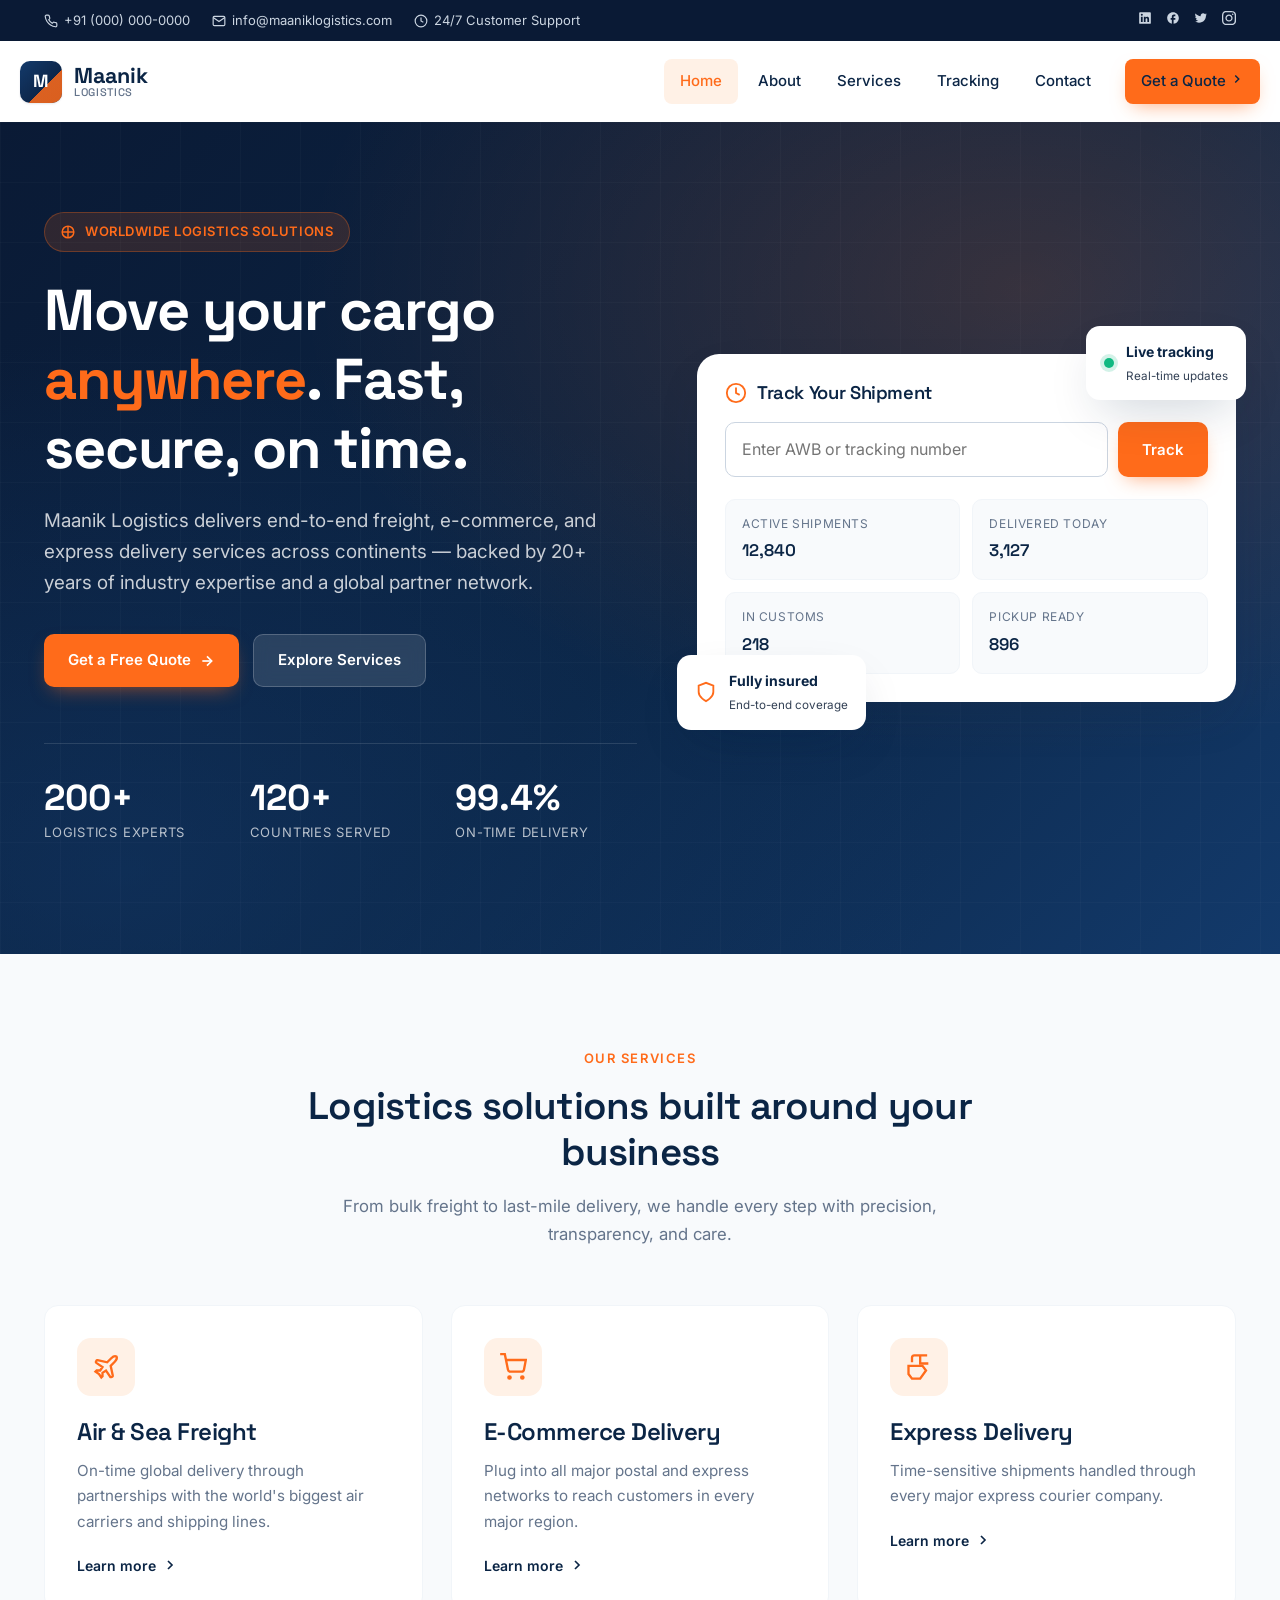
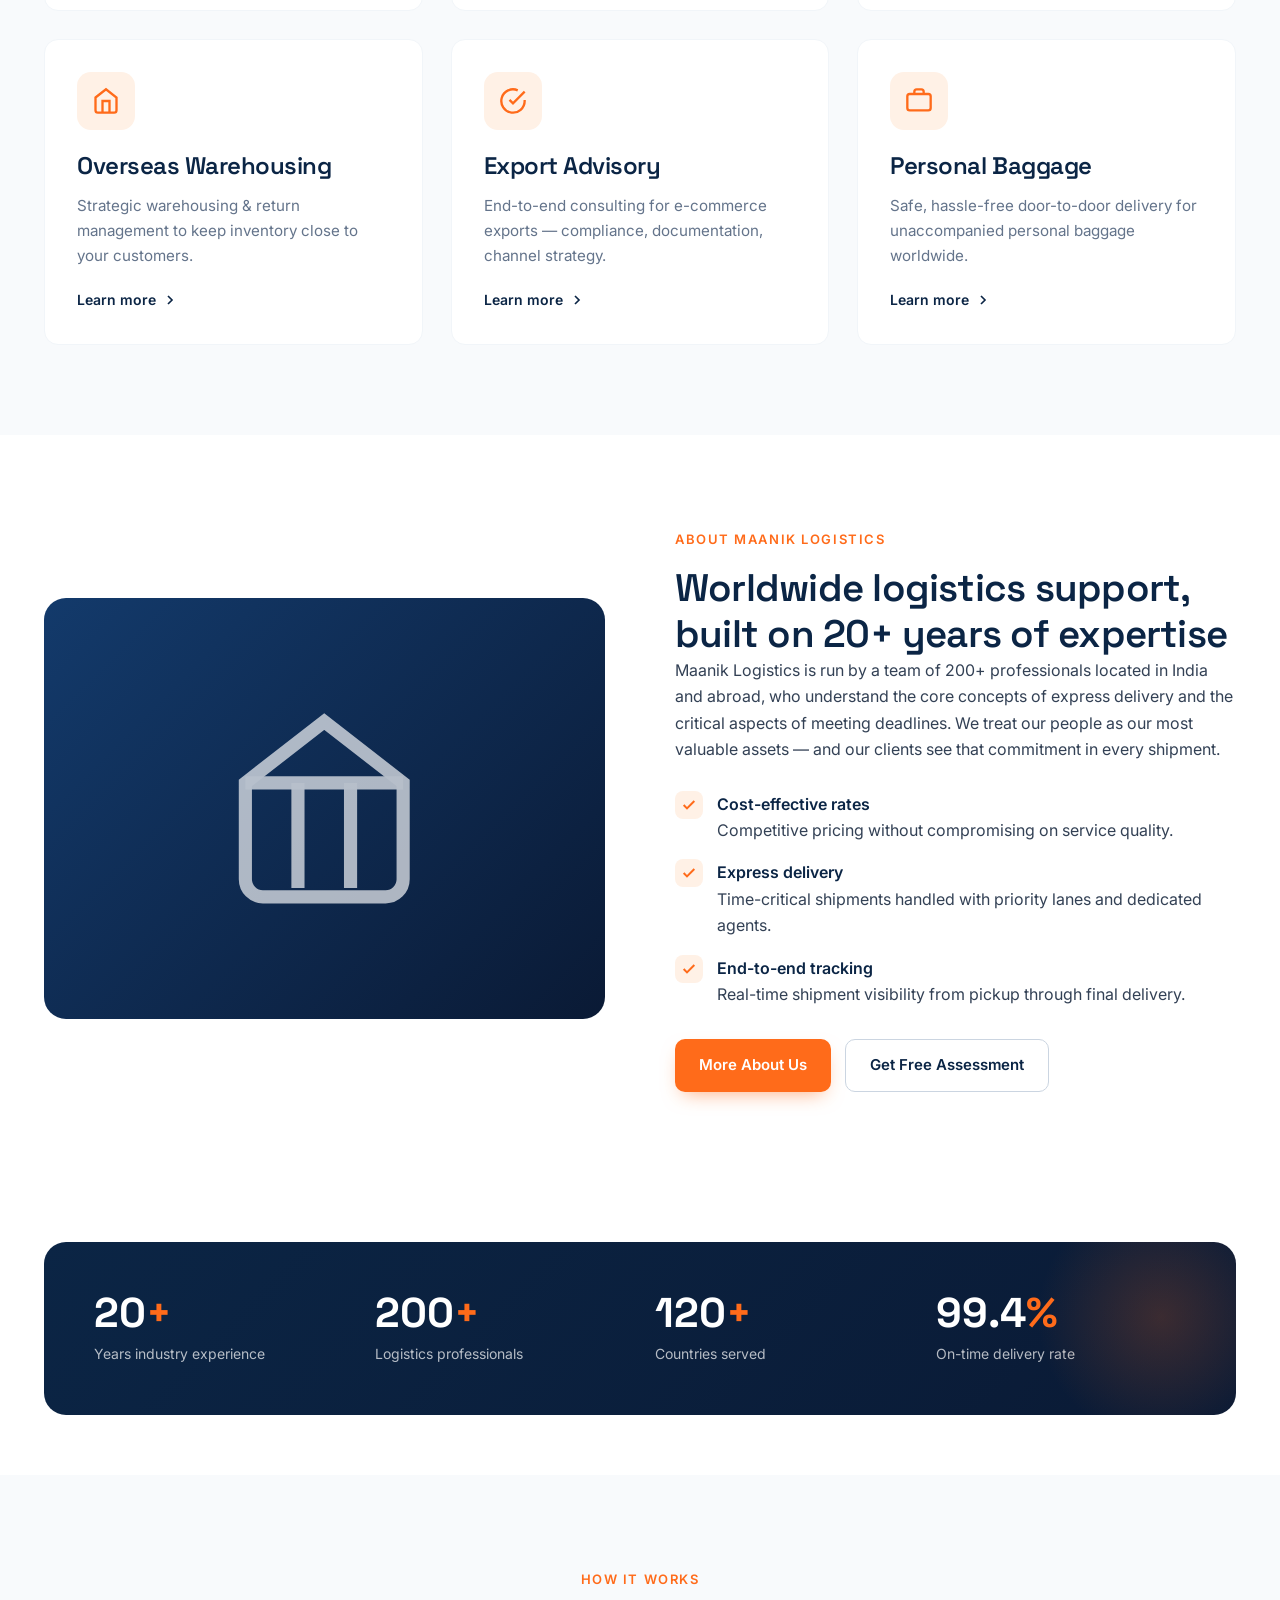
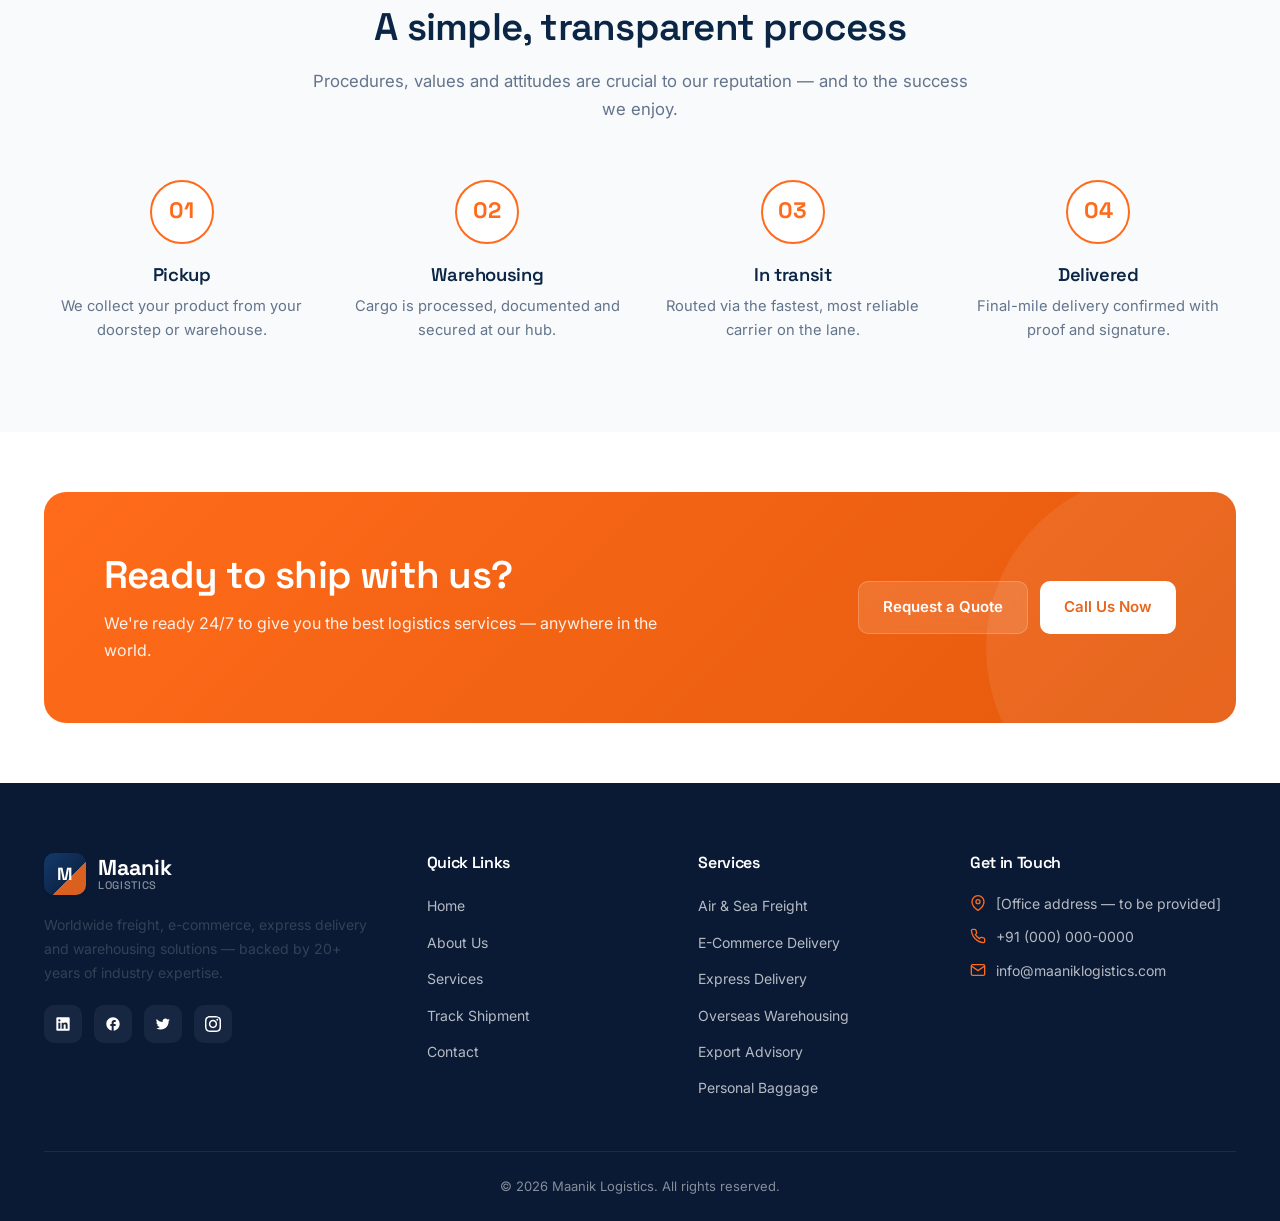
==== index.html @ 8a9b0367 "Initial commit: Maanik Logistics website (Home, About, Services, Tracking, Contact)" ====
<!DOCTYPE html>
<html lang="en">
<head>
  <meta charset="UTF-8" />
  <meta name="viewport" content="width=device-width, initial-scale=1.0" />
  <title>Maanik Logistics — Worldwide Freight, Express & E-Commerce Delivery</title>
  <meta name="description" content="Maanik Logistics offers worldwide air & sea freight, e-commerce delivery, overseas warehousing, express delivery, and personal baggage services. Fast, secure, end-to-end logistics." />
  <link rel="preconnect" href="https://fonts.googleapis.com" />
  <link rel="preconnect" href="https://fonts.gstatic.com" crossorigin />
  <link href="https://fonts.googleapis.com/css2?family=Inter:wght@400;500;600;700&family=Space+Grotesk:wght@500;600;700&display=swap" rel="stylesheet" />
  <link rel="stylesheet" href="styles.css" />
</head>
<body>

  <!-- Top bar -->
  <div class="topbar">
    <div class="container">
      <div class="topbar-info">
        <a href="tel:+910000000000"><svg viewBox="0 0 24 24" fill="none" stroke="currentColor" stroke-width="2"><path d="M22 16.92v3a2 2 0 0 1-2.18 2 19.79 19.79 0 0 1-8.63-3.07 19.5 19.5 0 0 1-6-6 19.79 19.79 0 0 1-3.07-8.67A2 2 0 0 1 4.11 2h3a2 2 0 0 1 2 1.72c.13.96.37 1.9.72 2.81a2 2 0 0 1-.45 2.11L8.09 9.91a16 16 0 0 0 6 6l1.27-1.27a2 2 0 0 1 2.11-.45c.91.35 1.85.59 2.81.72A2 2 0 0 1 22 16.92z"/></svg> +91 (000) 000-0000</a>
        <a href="mailto:info@maaniklogistics.com"><svg viewBox="0 0 24 24" fill="none" stroke="currentColor" stroke-width="2"><path d="M4 4h16c1.1 0 2 .9 2 2v12c0 1.1-.9 2-2 2H4c-1.1 0-2-.9-2-2V6c0-1.1.9-2 2-2z"/><path d="m22 6-10 7L2 6"/></svg> info@maaniklogistics.com</a>
        <span><svg viewBox="0 0 24 24" fill="none" stroke="currentColor" stroke-width="2"><circle cx="12" cy="12" r="10"/><polyline points="12 6 12 12 16 14"/></svg> 24/7 Customer Support</span>
      </div>
      <div class="topbar-social">
        <a href="#" aria-label="LinkedIn"><svg width="14" height="14" viewBox="0 0 24 24" fill="currentColor"><path d="M20.5 2h-17A1.5 1.5 0 0 0 2 3.5v17A1.5 1.5 0 0 0 3.5 22h17a1.5 1.5 0 0 0 1.5-1.5v-17A1.5 1.5 0 0 0 20.5 2zM8 19H5v-9h3zM6.5 8.25A1.75 1.75 0 1 1 8.3 6.5a1.78 1.78 0 0 1-1.8 1.75zM19 19h-3v-4.74c0-1.42-.6-1.93-1.38-1.93A1.74 1.74 0 0 0 13 14.19a.66.66 0 0 0 0 .14V19h-3v-9h2.9v1.3a3.11 3.11 0 0 1 2.7-1.4c1.55 0 3.36.86 3.36 3.66z"/></svg></a>
        <a href="#" aria-label="Facebook"><svg width="14" height="14" viewBox="0 0 24 24" fill="currentColor"><path d="M22 12c0-5.52-4.48-10-10-10S2 6.48 2 12c0 4.84 3.44 8.87 8 9.8V15H8v-3h2V9.5C10 7.57 11.57 6 13.5 6H16v3h-2c-.55 0-1 .45-1 1v2h3v3h-3v6.95c5.05-.5 9-4.76 9-9.95z"/></svg></a>
        <a href="#" aria-label="Twitter"><svg width="14" height="14" viewBox="0 0 24 24" fill="currentColor"><path d="M22 5.8c-.7.3-1.5.5-2.4.6.9-.5 1.5-1.3 1.8-2.3-.8.5-1.7.8-2.7 1-.8-.8-1.9-1.4-3.1-1.4-2.3 0-4.2 1.9-4.2 4.2 0 .3 0 .7.1 1C8 8.8 4.7 7 2.5 4.4 2.2 5 2 5.7 2 6.4c0 1.5.7 2.7 1.9 3.5-.7 0-1.3-.2-1.9-.5 0 2 1.4 3.7 3.3 4.1-.3.1-.7.1-1.1.1-.3 0-.5 0-.8-.1.5 1.6 2.1 2.9 4 2.9-1.5 1.1-3.3 1.8-5.3 1.8H2c1.9 1.2 4.1 1.9 6.5 1.9 7.8 0 12-6.4 12-12v-.5c.8-.6 1.5-1.3 2-2.2z"/></svg></a>
        <a href="#" aria-label="Instagram"><svg width="14" height="14" viewBox="0 0 24 24" fill="currentColor"><path d="M12 2.2c3.2 0 3.6 0 4.8.1 1.2.1 1.8.2 2.2.4.6.2 1 .5 1.4.9.4.4.7.9.9 1.4.2.4.4 1.1.4 2.2.1 1.3.1 1.6.1 4.8s0 3.6-.1 4.8c-.1 1.2-.2 1.8-.4 2.2-.2.6-.5 1-.9 1.4-.4.4-.9.7-1.4.9-.4.2-1.1.4-2.2.4-1.3.1-1.6.1-4.8.1s-3.6 0-4.8-.1c-1.2-.1-1.8-.2-2.2-.4-.6-.2-1-.5-1.4-.9-.4-.4-.7-.9-.9-1.4-.2-.4-.4-1.1-.4-2.2-.1-1.3-.1-1.6-.1-4.8s0-3.6.1-4.8c.1-1.2.2-1.8.4-2.2.2-.6.5-1 .9-1.4.4-.4.9-.7 1.4-.9.4-.2 1.1-.4 2.2-.4 1.2-.1 1.6-.1 4.8-.1M12 0C8.7 0 8.3 0 7.1.1 5.8.1 5 .3 4.2.6c-.8.3-1.5.8-2.2 1.4S.9 3.4.6 4.2C.3 5 .1 5.8.1 7 0 8.3 0 8.7 0 12s0 3.7.1 4.9c.1 1.3.3 2.1.6 2.9.3.8.8 1.5 1.4 2.2.7.7 1.4 1.1 2.2 1.4.8.3 1.7.5 2.9.6 1.3.1 1.7.1 4.9.1s3.7 0 4.9-.1c1.3-.1 2.1-.3 2.9-.6.8-.3 1.5-.8 2.2-1.4.7-.7 1.1-1.4 1.4-2.2.3-.8.5-1.7.6-2.9.1-1.3.1-1.7.1-4.9s0-3.7-.1-4.9c-.1-1.3-.3-2.1-.6-2.9-.3-.8-.8-1.5-1.4-2.2C20.6 1.4 19.9.9 19.1.6c-.8-.3-1.7-.5-2.9-.6C15 0 14.6 0 11.3 0H12zm0 5.8c-3.4 0-6.2 2.8-6.2 6.2s2.8 6.2 6.2 6.2 6.2-2.8 6.2-6.2-2.8-6.2-6.2-6.2zm0 10.2c-2.2 0-4-1.8-4-4s1.8-4 4-4 4 1.8 4 4-1.8 4-4 4zm6.4-11.8c-.8 0-1.4.6-1.4 1.4 0 .8.6 1.4 1.4 1.4.8 0 1.4-.6 1.4-1.4.1-.8-.6-1.4-1.4-1.4z"/></svg></a>
      </div>
    </div>
  </div>

  <!-- Header -->
  <header class="header">
    <div class="container nav">
      <a href="index.html" class="brand">
        <div class="brand-mark"><span>M</span></div>
        <div class="brand-name">Maanik<small>Logistics</small></div>
      </a>
      <ul class="nav-links">
        <li><a href="index.html">Home</a></li>
        <li><a href="about.html">About</a></li>
        <li><a href="services.html">Services</a></li>
        <li><a href="tracking.html">Tracking</a></li>
        <li><a href="contact.html">Contact</a></li>
        <li><a href="contact.html" class="btn btn-primary nav-cta">Get a Quote
          <svg width="14" height="14" viewBox="0 0 24 24" fill="none" stroke="currentColor" stroke-width="2.5"><polyline points="9 18 15 12 9 6"/></svg>
        </a></li>
      </ul>
      <button class="menu-toggle" aria-label="Open menu">
        <svg viewBox="0 0 24 24" fill="none" stroke="currentColor" stroke-width="2"><line x1="3" y1="6" x2="21" y2="6"/><line x1="3" y1="12" x2="21" y2="12"/><line x1="3" y1="18" x2="21" y2="18"/></svg>
      </button>
    </div>
  </header>

  <!-- Hero -->
  <section class="hero">
    <div class="container">
      <div class="hero-grid">
        <div>
          <div class="hero-eyebrow">
            <svg width="14" height="14" viewBox="0 0 24 24" fill="none" stroke="currentColor" stroke-width="2.5"><circle cx="12" cy="12" r="10"/><line x1="12" y1="2" x2="12" y2="22"/><path d="M2 12h20"/></svg>
            Worldwide Logistics Solutions
          </div>
          <h1>Move your cargo <span>anywhere</span>. Fast, secure, on time.</h1>
          <p class="lead">Maanik Logistics delivers end-to-end freight, e-commerce, and express delivery services across continents — backed by 20+ years of industry expertise and a global partner network.</p>
          <div class="hero-cta">
            <a href="contact.html" class="btn btn-primary">Get a Free Quote
              <svg width="16" height="16" viewBox="0 0 24 24" fill="none" stroke="currentColor" stroke-width="2.5"><path d="M5 12h14"/><polyline points="12 5 19 12 12 19"/></svg>
            </a>
            <a href="services.html" class="btn btn-light">Explore Services</a>
          </div>
          <div class="hero-stats">
            <div><div class="hero-stat-value">200+</div><div class="hero-stat-label">Logistics Experts</div></div>
            <div><div class="hero-stat-value">120+</div><div class="hero-stat-label">Countries Served</div></div>
            <div><div class="hero-stat-value">99.4%</div><div class="hero-stat-label">On-Time Delivery</div></div>
          </div>
        </div>

        <div class="hero-visual">
          <div class="hero-card">
            <h4>
              <svg viewBox="0 0 24 24" fill="none" stroke="currentColor" stroke-width="2"><circle cx="12" cy="12" r="10"/><polyline points="12 6 12 12 16 14"/></svg>
              Track Your Shipment
            </h4>
            <form class="track-form">
              <input type="text" placeholder="Enter AWB or tracking number" aria-label="Tracking number" />
              <button type="submit" class="btn btn-primary">Track</button>
            </form>
            <div class="hero-card-mini">
              <div class="mini-stat"><div class="label">Active shipments</div><div class="value">12,840</div></div>
              <div class="mini-stat"><div class="label">Delivered today</div><div class="value">3,127</div></div>
              <div class="mini-stat"><div class="label">In customs</div><div class="value">218</div></div>
              <div class="mini-stat"><div class="label">Pickup ready</div><div class="value">896</div></div>
            </div>
          </div>
          <div class="hero-floating top">
            <div class="dot"></div>
            <div><strong>Live tracking</strong><br /><small>Real-time updates</small></div>
          </div>
          <div class="hero-floating bottom">
            <svg width="22" height="22" viewBox="0 0 24 24" fill="none" stroke="#FF6B1A" stroke-width="2"><path d="M12 22s8-4 8-10V5l-8-3-8 3v7c0 6 8 10 8 10z"/></svg>
            <div><strong>Fully insured</strong><br /><small>End-to-end coverage</small></div>
          </div>
        </div>
      </div>
    </div>
  </section>

  <!-- Services -->
  <section class="section section-light" id="services">
    <div class="container">
      <div class="section-head-center reveal">
        <span class="section-eyebrow">Our Services</span>
        <h2 class="section-title">Logistics solutions built around your business</h2>
        <p class="section-subtitle">From bulk freight to last-mile delivery, we handle every step with precision, transparency, and care.</p>
      </div>

      <div class="services-grid">
        <div class="service-card reveal">
          <div class="service-icon">
            <svg viewBox="0 0 24 24" fill="none" stroke="currentColor" stroke-width="2"><path d="M17.8 19.2 16 11l3.5-3.5C21 6 21.5 4 21 3c-1-.5-3 0-4.5 1.5L13 8 4.8 6.2c-.5-.1-.9.1-1.1.5l-.3.5c-.2.5-.1 1 .3 1.3L9 12l-2 3H4l-1 1 3 2 2 3 1-1v-3l3-2 3.5 5.3c.3.4.8.5 1.3.3l.5-.2c.4-.3.6-.7.5-1.2z"/></svg>
          </div>
          <h3>Air &amp; Sea Freight</h3>
          <p>On-time global delivery through partnerships with the world's biggest air carriers and shipping lines.</p>
          <a href="services.html#air-sea" class="service-link">Learn more <svg viewBox="0 0 24 24" fill="none" stroke="currentColor" stroke-width="2.5"><polyline points="9 18 15 12 9 6"/></svg></a>
        </div>

        <div class="service-card reveal">
          <div class="service-icon">
            <svg viewBox="0 0 24 24" fill="none" stroke="currentColor" stroke-width="2"><circle cx="9" cy="21" r="1"/><circle cx="20" cy="21" r="1"/><path d="M1 1h4l2.7 13.4a2 2 0 0 0 2 1.6h9.7a2 2 0 0 0 2-1.6L23 6H6"/></svg>
          </div>
          <h3>E-Commerce Delivery</h3>
          <p>Plug into all major postal and express networks to reach customers in every major region.</p>
          <a href="services.html#ecommerce" class="service-link">Learn more <svg viewBox="0 0 24 24" fill="none" stroke="currentColor" stroke-width="2.5"><polyline points="9 18 15 12 9 6"/></svg></a>
        </div>

        <div class="service-card reveal">
          <div class="service-icon">
            <svg viewBox="0 0 24 24" fill="none" stroke="currentColor" stroke-width="2"><polyline points="13 2 13 9 20 9"/><path d="M19 2H8a2 2 0 0 0-2 2v4"/><path d="M3 11h12l3 4-5 7H6l-3-4z"/></svg>
          </div>
          <h3>Express Delivery</h3>
          <p>Time-sensitive shipments handled through every major express courier company.</p>
          <a href="services.html#express" class="service-link">Learn more <svg viewBox="0 0 24 24" fill="none" stroke="currentColor" stroke-width="2.5"><polyline points="9 18 15 12 9 6"/></svg></a>
        </div>

        <div class="service-card reveal">
          <div class="service-icon">
            <svg viewBox="0 0 24 24" fill="none" stroke="currentColor" stroke-width="2"><path d="M3 9l9-7 9 7v11a2 2 0 0 1-2 2H5a2 2 0 0 1-2-2z"/><polyline points="9 22 9 12 15 12 15 22"/></svg>
          </div>
          <h3>Overseas Warehousing</h3>
          <p>Strategic warehousing &amp; return management to keep inventory close to your customers.</p>
          <a href="services.html#warehouse" class="service-link">Learn more <svg viewBox="0 0 24 24" fill="none" stroke="currentColor" stroke-width="2.5"><polyline points="9 18 15 12 9 6"/></svg></a>
        </div>

        <div class="service-card reveal">
          <div class="service-icon">
            <svg viewBox="0 0 24 24" fill="none" stroke="currentColor" stroke-width="2"><path d="M22 11.08V12a10 10 0 1 1-5.93-9.14"/><polyline points="22 4 12 14.01 9 11.01"/></svg>
          </div>
          <h3>Export Advisory</h3>
          <p>End-to-end consulting for e-commerce exports — compliance, documentation, channel strategy.</p>
          <a href="services.html#advisory" class="service-link">Learn more <svg viewBox="0 0 24 24" fill="none" stroke="currentColor" stroke-width="2.5"><polyline points="9 18 15 12 9 6"/></svg></a>
        </div>

        <div class="service-card reveal">
          <div class="service-icon">
            <svg viewBox="0 0 24 24" fill="none" stroke="currentColor" stroke-width="2"><rect x="2" y="6" width="20" height="14" rx="2"/><path d="M8 6V4a2 2 0 0 1 2-2h4a2 2 0 0 1 2 2v2"/></svg>
          </div>
          <h3>Personal Baggage</h3>
          <p>Safe, hassle-free door-to-door delivery for unaccompanied personal baggage worldwide.</p>
          <a href="services.html#baggage" class="service-link">Learn more <svg viewBox="0 0 24 24" fill="none" stroke="currentColor" stroke-width="2.5"><polyline points="9 18 15 12 9 6"/></svg></a>
        </div>
      </div>
    </div>
  </section>

  <!-- About preview -->
  <section class="section">
    <div class="container">
      <div class="feature-row">
        <div class="feature-image">
          <svg viewBox="0 0 24 24" fill="none" stroke="currentColor" stroke-width="1.5"><path d="M3 9l9-7 9 7v11a2 2 0 0 1-2 2H5a2 2 0 0 1-2-2z"/><path d="M3 9h18"/><path d="M9 21V9"/><path d="M15 21V9"/></svg>
        </div>
        <div class="reveal">
          <span class="section-eyebrow">About Maanik Logistics</span>
          <h2>Worldwide logistics support, built on 20+ years of expertise</h2>
          <p>Maanik Logistics is run by a team of 200+ professionals located in India and abroad, who understand the core concepts of express delivery and the critical aspects of meeting deadlines. We treat our people as our most valuable assets — and our clients see that commitment in every shipment.</p>
          <ul class="feature-bullets">
            <li>
              <span class="check"><svg viewBox="0 0 24 24" fill="none" stroke="currentColor" stroke-width="3"><polyline points="20 6 9 17 4 12"/></svg></span>
              <span><strong>Cost-effective rates</strong>Competitive pricing without compromising on service quality.</span>
            </li>
            <li>
              <span class="check"><svg viewBox="0 0 24 24" fill="none" stroke="currentColor" stroke-width="3"><polyline points="20 6 9 17 4 12"/></svg></span>
              <span><strong>Express delivery</strong>Time-critical shipments handled with priority lanes and dedicated agents.</span>
            </li>
            <li>
              <span class="check"><svg viewBox="0 0 24 24" fill="none" stroke="currentColor" stroke-width="3"><polyline points="20 6 9 17 4 12"/></svg></span>
              <span><strong>End-to-end tracking</strong>Real-time shipment visibility from pickup through final delivery.</span>
            </li>
          </ul>
          <div style="margin-top: 32px; display: flex; gap: 14px; flex-wrap: wrap;">
            <a href="about.html" class="btn btn-primary">More About Us</a>
            <a href="mailto:info@maaniklogistics.com" class="btn btn-secondary">Get Free Assessment</a>
          </div>
        </div>
      </div>
    </div>
  </section>

  <!-- Stats strip -->
  <section class="section-tight">
    <div class="container">
      <div class="stats-strip reveal">
        <div class="stat-item"><div class="value">20<span>+</span></div><div class="label">Years industry experience</div></div>
        <div class="stat-item"><div class="value">200<span>+</span></div><div class="label">Logistics professionals</div></div>
        <div class="stat-item"><div class="value">120<span>+</span></div><div class="label">Countries served</div></div>
        <div class="stat-item"><div class="value">99.4<span>%</span></div><div class="label">On-time delivery rate</div></div>
      </div>
    </div>
  </section>

  <!-- How it works -->
  <section class="section section-light">
    <div class="container">
      <div class="section-head-center reveal">
        <span class="section-eyebrow">How It Works</span>
        <h2 class="section-title">A simple, transparent process</h2>
        <p class="section-subtitle">Procedures, values and attitudes are crucial to our reputation — and to the success we enjoy.</p>
      </div>
      <div class="process-grid">
        <div class="process-step reveal">
          <div class="process-num">01</div>
          <h4>Pickup</h4>
          <p>We collect your product from your doorstep or warehouse.</p>
        </div>
        <div class="process-step reveal">
          <div class="process-num">02</div>
          <h4>Warehousing</h4>
          <p>Cargo is processed, documented and secured at our hub.</p>
        </div>
        <div class="process-step reveal">
          <div class="process-num">03</div>
          <h4>In transit</h4>
          <p>Routed via the fastest, most reliable carrier on the lane.</p>
        </div>
        <div class="process-step reveal">
          <div class="process-num">04</div>
          <h4>Delivered</h4>
          <p>Final-mile delivery confirmed with proof and signature.</p>
        </div>
      </div>
    </div>
  </section>

  <!-- CTA -->
  <section class="section-tight">
    <div class="container">
      <div class="cta-block reveal">
        <div>
          <h2>Ready to ship with us?</h2>
          <p>We're ready 24/7 to give you the best logistics services — anywhere in the world.</p>
        </div>
        <div class="actions">
          <a href="contact.html" class="btn btn-light">Request a Quote</a>
          <a href="tel:+910000000000" class="btn" style="background: white; color: var(--orange-600);">Call Us Now</a>
        </div>
      </div>
    </div>
  </section>

  <!-- Footer -->
  <footer class="footer">
    <div class="container">
      <div class="footer-grid">
        <div class="footer-about">
          <a href="index.html" class="brand">
            <div class="brand-mark"><span>M</span></div>
            <div class="brand-name" style="color:white;">Maanik<small>Logistics</small></div>
          </a>
          <p>Worldwide freight, e-commerce, express delivery and warehousing solutions — backed by 20+ years of industry expertise.</p>
          <div class="footer-social">
            <a href="#" aria-label="LinkedIn"><svg viewBox="0 0 24 24" fill="currentColor"><path d="M20.5 2h-17A1.5 1.5 0 0 0 2 3.5v17A1.5 1.5 0 0 0 3.5 22h17a1.5 1.5 0 0 0 1.5-1.5v-17A1.5 1.5 0 0 0 20.5 2zM8 19H5v-9h3zM6.5 8.25A1.75 1.75 0 1 1 8.3 6.5a1.78 1.78 0 0 1-1.8 1.75zM19 19h-3v-4.74c0-1.42-.6-1.93-1.38-1.93A1.74 1.74 0 0 0 13 14.19a.66.66 0 0 0 0 .14V19h-3v-9h2.9v1.3a3.11 3.11 0 0 1 2.7-1.4c1.55 0 3.36.86 3.36 3.66z"/></svg></a>
            <a href="#" aria-label="Facebook"><svg viewBox="0 0 24 24" fill="currentColor"><path d="M22 12c0-5.52-4.48-10-10-10S2 6.48 2 12c0 4.84 3.44 8.87 8 9.8V15H8v-3h2V9.5C10 7.57 11.57 6 13.5 6H16v3h-2c-.55 0-1 .45-1 1v2h3v3h-3v6.95c5.05-.5 9-4.76 9-9.95z"/></svg></a>
            <a href="#" aria-label="Twitter"><svg viewBox="0 0 24 24" fill="currentColor"><path d="M22 5.8c-.7.3-1.5.5-2.4.6.9-.5 1.5-1.3 1.8-2.3-.8.5-1.7.8-2.7 1-.8-.8-1.9-1.4-3.1-1.4-2.3 0-4.2 1.9-4.2 4.2 0 .3 0 .7.1 1C8 8.8 4.7 7 2.5 4.4 2.2 5 2 5.7 2 6.4c0 1.5.7 2.7 1.9 3.5-.7 0-1.3-.2-1.9-.5 0 2 1.4 3.7 3.3 4.1-.3.1-.7.1-1.1.1-.3 0-.5 0-.8-.1.5 1.6 2.1 2.9 4 2.9-1.5 1.1-3.3 1.8-5.3 1.8H2c1.9 1.2 4.1 1.9 6.5 1.9 7.8 0 12-6.4 12-12v-.5c.8-.6 1.5-1.3 2-2.2z"/></svg></a>
            <a href="#" aria-label="Instagram"><svg viewBox="0 0 24 24" fill="currentColor"><path d="M12 2.2c3.2 0 3.6 0 4.8.1 1.2.1 1.8.2 2.2.4.6.2 1 .5 1.4.9.4.4.7.9.9 1.4.2.4.4 1.1.4 2.2.1 1.3.1 1.6.1 4.8s0 3.6-.1 4.8c-.1 1.2-.2 1.8-.4 2.2-.2.6-.5 1-.9 1.4-.4.4-.9.7-1.4.9-.4.2-1.1.4-2.2.4-1.3.1-1.6.1-4.8.1s-3.6 0-4.8-.1c-1.2-.1-1.8-.2-2.2-.4-.6-.2-1-.5-1.4-.9-.4-.4-.7-.9-.9-1.4-.2-.4-.4-1.1-.4-2.2-.1-1.3-.1-1.6-.1-4.8s0-3.6.1-4.8c.1-1.2.2-1.8.4-2.2.2-.6.5-1 .9-1.4.4-.4.9-.7 1.4-.9.4-.2 1.1-.4 2.2-.4 1.2-.1 1.6-.1 4.8-.1M12 0C8.7 0 8.3 0 7.1.1 5.8.1 5 .3 4.2.6c-.8.3-1.5.8-2.2 1.4S.9 3.4.6 4.2C.3 5 .1 5.8.1 7 0 8.3 0 8.7 0 12s0 3.7.1 4.9c.1 1.3.3 2.1.6 2.9.3.8.8 1.5 1.4 2.2.7.7 1.4 1.1 2.2 1.4.8.3 1.7.5 2.9.6 1.3.1 1.7.1 4.9.1s3.7 0 4.9-.1c1.3-.1 2.1-.3 2.9-.6.8-.3 1.5-.8 2.2-1.4.7-.7 1.1-1.4 1.4-2.2.3-.8.5-1.7.6-2.9.1-1.3.1-1.7.1-4.9s0-3.7-.1-4.9c-.1-1.3-.3-2.1-.6-2.9-.3-.8-.8-1.5-1.4-2.2C20.6 1.4 19.9.9 19.1.6c-.8-.3-1.7-.5-2.9-.6C15 0 14.6 0 11.3 0H12zm0 5.8c-3.4 0-6.2 2.8-6.2 6.2s2.8 6.2 6.2 6.2 6.2-2.8 6.2-6.2-2.8-6.2-6.2-6.2zm0 10.2c-2.2 0-4-1.8-4-4s1.8-4 4-4 4 1.8 4 4-1.8 4-4 4zm6.4-11.8c-.8 0-1.4.6-1.4 1.4 0 .8.6 1.4 1.4 1.4.8 0 1.4-.6 1.4-1.4.1-.8-.6-1.4-1.4-1.4z"/></svg></a>
          </div>
        </div>
        <div>
          <h5>Quick Links</h5>
          <ul>
            <li><a href="index.html">Home</a></li>
            <li><a href="about.html">About Us</a></li>
            <li><a href="services.html">Services</a></li>
            <li><a href="tracking.html">Track Shipment</a></li>
            <li><a href="contact.html">Contact</a></li>
          </ul>
        </div>
        <div>
          <h5>Services</h5>
          <ul>
            <li><a href="services.html#air-sea">Air &amp; Sea Freight</a></li>
            <li><a href="services.html#ecommerce">E-Commerce Delivery</a></li>
            <li><a href="services.html#express">Express Delivery</a></li>
            <li><a href="services.html#warehouse">Overseas Warehousing</a></li>
            <li><a href="services.html#advisory">Export Advisory</a></li>
            <li><a href="services.html#baggage">Personal Baggage</a></li>
          </ul>
        </div>
        <div>
          <h5>Get in Touch</h5>
          <ul class="footer-contact">
            <li><svg viewBox="0 0 24 24" fill="none" stroke="currentColor" stroke-width="2"><path d="M21 10c0 7-9 13-9 13s-9-6-9-13a9 9 0 0 1 18 0z"/><circle cx="12" cy="10" r="3"/></svg> [Office address — to be provided]</li>
            <li><svg viewBox="0 0 24 24" fill="none" stroke="currentColor" stroke-width="2"><path d="M22 16.92v3a2 2 0 0 1-2.18 2 19.79 19.79 0 0 1-8.63-3.07 19.5 19.5 0 0 1-6-6 19.79 19.79 0 0 1-3.07-8.67A2 2 0 0 1 4.11 2h3a2 2 0 0 1 2 1.72c.13.96.37 1.9.72 2.81a2 2 0 0 1-.45 2.11L8.09 9.91a16 16 0 0 0 6 6l1.27-1.27a2 2 0 0 1 2.11-.45c.91.35 1.85.59 2.81.72A2 2 0 0 1 22 16.92z"/></svg> <a href="tel:+910000000000">+91 (000) 000-0000</a></li>
            <li><svg viewBox="0 0 24 24" fill="none" stroke="currentColor" stroke-width="2"><path d="M4 4h16c1.1 0 2 .9 2 2v12c0 1.1-.9 2-2 2H4c-1.1 0-2-.9-2-2V6c0-1.1.9-2 2-2z"/><path d="m22 6-10 7L2 6"/></svg> <a href="mailto:info@maaniklogistics.com">info@maaniklogistics.com</a></li>
          </ul>
        </div>
      </div>
      <div class="footer-bottom">
        © <span id="year"></span> Maanik Logistics. All rights reserved.
      </div>
    </div>
  </footer>

  <script src="script.js"></script>
</body>
</html>
---- styles.css ----
/* ============================================
   Maanik Logistics — Design System
   ============================================ */

:root {
  /* Brand colors */
  --navy-900: #0a1a35;
  --navy-800: #0b2545;
  --navy-700: #133a6b;
  --navy-100: #e6ecf5;

  --orange-500: #ff6b1a;
  --orange-600: #e55a0d;
  --orange-100: #fff1e6;

  --slate-900: #0f172a;
  --slate-700: #334155;
  --slate-500: #64748b;
  --slate-300: #cbd5e1;
  --slate-100: #f1f5f9;
  --slate-50:  #f8fafc;

  --white: #ffffff;
  --success: #10b981;

  /* Typography */
  --font-display: 'Space Grotesk', system-ui, -apple-system, sans-serif;
  --font-body: 'Inter', system-ui, -apple-system, sans-serif;

  /* Spacing */
  --container: 1240px;
  --radius-sm: 8px;
  --radius-md: 14px;
  --radius-lg: 22px;

  /* Shadows */
  --shadow-sm: 0 1px 2px rgba(11, 37, 69, 0.06), 0 1px 3px rgba(11, 37, 69, 0.05);
  --shadow-md: 0 4px 6px -1px rgba(11, 37, 69, 0.08), 0 10px 25px -10px rgba(11, 37, 69, 0.12);
  --shadow-lg: 0 20px 50px -15px rgba(11, 37, 69, 0.22);

  --transition: 220ms cubic-bezier(0.4, 0, 0.2, 1);
}

* { box-sizing: border-box; margin: 0; padding: 0; }
html { scroll-behavior: smooth; }
body {
  font-family: var(--font-body);
  font-size: 16px;
  line-height: 1.65;
  color: var(--slate-700);
  background: var(--white);
  -webkit-font-smoothing: antialiased;
}

h1, h2, h3, h4, h5 {
  font-family: var(--font-display);
  color: var(--navy-800);
  line-height: 1.2;
  font-weight: 600;
  letter-spacing: -0.02em;
}
h1 { font-size: clamp(2.25rem, 4.5vw, 3.75rem); font-weight: 700; }
h2 { font-size: clamp(1.875rem, 3vw, 2.75rem); }
h3 { font-size: 1.5rem; }
h4 { font-size: 1.15rem; }

p { color: var(--slate-700); }
a { color: var(--navy-700); text-decoration: none; transition: color var(--transition); }
a:hover { color: var(--orange-500); }
img { max-width: 100%; display: block; }

.container { max-width: var(--container); margin: 0 auto; padding: 0 24px; }

/* ============================================
   Top bar
   ============================================ */
.topbar {
  background: var(--navy-900);
  color: var(--slate-300);
  font-size: 13px;
  padding: 10px 0;
}
.topbar .container { display: flex; justify-content: space-between; align-items: center; gap: 16px; flex-wrap: wrap; }
.topbar-info { display: flex; gap: 22px; flex-wrap: wrap; }
.topbar-info a, .topbar-info span { color: var(--slate-300); display: inline-flex; align-items: center; gap: 6px; }
.topbar-info svg { width: 14px; height: 14px; }
.topbar-social { display: flex; gap: 14px; }
.topbar-social a { color: var(--slate-300); }
.topbar-social a:hover { color: var(--orange-500); }

/* ============================================
   Header / Navigation
   ============================================ */
.header {
  background: var(--white);
  position: sticky;
  top: 0;
  z-index: 100;
  box-shadow: var(--shadow-sm);
}
.nav {
  display: flex;
  justify-content: space-between;
  align-items: center;
  padding: 18px 0;
}
.brand {
  display: flex;
  align-items: center;
  gap: 12px;
  font-family: var(--font-display);
  font-weight: 700;
  font-size: 1.35rem;
  color: var(--navy-800);
}
.brand:hover { color: var(--navy-800); }
.brand-mark {
  width: 42px; height: 42px;
  border-radius: 10px;
  background: linear-gradient(135deg, var(--navy-700), var(--navy-900));
  display: grid; place-items: center;
  color: var(--white);
  font-weight: 700;
  font-size: 1.1rem;
  box-shadow: var(--shadow-sm);
  position: relative;
  overflow: hidden;
}
.brand-mark::after {
  content: '';
  position: absolute;
  inset: 0;
  background: linear-gradient(135deg, transparent 60%, var(--orange-500) 60%);
  opacity: 0.85;
}
.brand-mark span { position: relative; z-index: 1; }
.brand-name { line-height: 1.05; }
.brand-name small { display: block; font-size: 11px; font-weight: 500; color: var(--slate-500); letter-spacing: 0.06em; text-transform: uppercase; }

.nav-links { display: flex; align-items: center; gap: 4px; list-style: none; }
.nav-links a {
  display: inline-block;
  padding: 10px 16px;
  color: var(--navy-800);
  font-weight: 500;
  font-size: 15px;
  border-radius: 8px;
  transition: all var(--transition);
}
.nav-links a:hover, .nav-links a.active { color: var(--orange-500); background: var(--orange-100); }

.nav-cta {
  margin-left: 14px;
  display: inline-flex;
  align-items: center;
  gap: 8px;
}

.menu-toggle {
  display: none;
  background: none;
  border: none;
  cursor: pointer;
  padding: 8px;
  color: var(--navy-800);
}
.menu-toggle svg { width: 26px; height: 26px; }

/* ============================================
   Buttons
   ============================================ */
.btn {
  display: inline-flex;
  align-items: center;
  gap: 8px;
  padding: 13px 24px;
  border-radius: 10px;
  font-family: var(--font-body);
  font-weight: 600;
  font-size: 15px;
  text-decoration: none;
  cursor: pointer;
  border: none;
  transition: all var(--transition);
  white-space: nowrap;
}
.btn-primary { background: var(--orange-500); color: var(--white); box-shadow: 0 8px 20px -8px rgba(255, 107, 26, 0.6); }
.btn-primary:hover { background: var(--orange-600); color: var(--white); transform: translateY(-2px); box-shadow: 0 12px 24px -8px rgba(255, 107, 26, 0.7); }
.btn-secondary { background: var(--white); color: var(--navy-800); border: 1.5px solid var(--slate-300); }
.btn-secondary:hover { border-color: var(--navy-800); color: var(--navy-800); background: var(--slate-50); }
.btn-light { background: rgba(255, 255, 255, 0.12); color: var(--white); backdrop-filter: blur(8px); border: 1px solid rgba(255, 255, 255, 0.2); }
.btn-light:hover { background: rgba(255, 255, 255, 0.2); color: var(--white); }
.btn-ghost { background: transparent; color: var(--navy-800); }
.btn-ghost:hover { background: var(--slate-100); color: var(--navy-800); }

/* ============================================
   Hero
   ============================================ */
.hero {
  position: relative;
  background: linear-gradient(135deg, var(--navy-900) 0%, var(--navy-800) 55%, var(--navy-700) 100%);
  color: var(--white);
  overflow: hidden;
  padding: 90px 0 110px;
}
.hero::before {
  content: '';
  position: absolute;
  inset: 0;
  background-image:
    radial-gradient(at 80% 20%, rgba(255, 107, 26, 0.18) 0, transparent 50%),
    radial-gradient(at 10% 90%, rgba(19, 58, 107, 0.5) 0, transparent 50%);
  pointer-events: none;
}
.hero::after {
  content: '';
  position: absolute;
  inset: 0;
  background-image:
    linear-gradient(rgba(255,255,255,0.04) 1px, transparent 1px),
    linear-gradient(90deg, rgba(255,255,255,0.04) 1px, transparent 1px);
  background-size: 60px 60px;
  pointer-events: none;
  opacity: 0.6;
}
.hero .container { position: relative; z-index: 1; }
.hero-grid { display: grid; grid-template-columns: 1.1fr 1fr; gap: 60px; align-items: center; }
.hero-eyebrow {
  display: inline-flex;
  align-items: center;
  gap: 10px;
  padding: 8px 16px;
  background: rgba(255, 107, 26, 0.15);
  color: var(--orange-500);
  border-radius: 100px;
  font-size: 13px;
  font-weight: 600;
  letter-spacing: 0.04em;
  text-transform: uppercase;
  border: 1px solid rgba(255, 107, 26, 0.3);
  margin-bottom: 24px;
}
.hero h1 { color: var(--white); margin-bottom: 22px; }
.hero h1 span { color: var(--orange-500); }
.hero p.lead { font-size: 1.18rem; color: rgba(255, 255, 255, 0.78); max-width: 560px; margin-bottom: 36px; }
.hero-cta { display: flex; gap: 14px; flex-wrap: wrap; }
.hero-stats { display: grid; grid-template-columns: repeat(3, 1fr); gap: 24px; margin-top: 56px; padding-top: 36px; border-top: 1px solid rgba(255, 255, 255, 0.12); }
.hero-stat-value { font-family: var(--font-display); font-size: 2.25rem; font-weight: 700; color: var(--white); line-height: 1; }
.hero-stat-label { font-size: 13px; color: rgba(255, 255, 255, 0.7); text-transform: uppercase; letter-spacing: 0.06em; margin-top: 6px; }

.hero-visual { position: relative; }
.hero-card {
  background: var(--white);
  border-radius: var(--radius-lg);
  padding: 28px;
  box-shadow: var(--shadow-lg);
  color: var(--slate-700);
}
.hero-card h4 { color: var(--navy-800); margin-bottom: 18px; display: flex; align-items: center; gap: 10px; }
.hero-card h4 svg { width: 22px; height: 22px; color: var(--orange-500); }
.track-form { display: flex; gap: 10px; margin-bottom: 22px; }
.track-form input {
  flex: 1;
  padding: 13px 16px;
  border: 1.5px solid var(--slate-300);
  border-radius: 10px;
  font: inherit;
  color: var(--navy-800);
  transition: border var(--transition);
}
.track-form input:focus { outline: none; border-color: var(--orange-500); }
.hero-card-mini { display: grid; grid-template-columns: repeat(2, 1fr); gap: 12px; }
.mini-stat { background: var(--slate-50); padding: 14px 16px; border-radius: 10px; border: 1px solid var(--slate-100); }
.mini-stat .label { font-size: 12px; color: var(--slate-500); text-transform: uppercase; letter-spacing: 0.05em; }
.mini-stat .value { font-family: var(--font-display); font-weight: 600; color: var(--navy-800); font-size: 1.05rem; margin-top: 4px; }

.hero-floating {
  position: absolute;
  background: var(--white);
  color: var(--slate-700);
  padding: 14px 18px;
  border-radius: var(--radius-md);
  box-shadow: var(--shadow-lg);
  display: flex;
  align-items: center;
  gap: 12px;
  font-size: 14px;
}
.hero-floating .dot { width: 10px; height: 10px; border-radius: 50%; background: var(--success); box-shadow: 0 0 0 4px rgba(16, 185, 129, 0.18); }
.hero-floating.top { top: -28px; right: -10px; }
.hero-floating.bottom { bottom: -28px; left: -20px; }
.hero-floating strong { color: var(--navy-800); }

/* ============================================
   Sections
   ============================================ */
.section { padding: 90px 0; }
.section-tight { padding: 60px 0; }
.section-eyebrow {
  display: inline-block;
  font-size: 13px;
  font-weight: 600;
  letter-spacing: 0.12em;
  text-transform: uppercase;
  color: var(--orange-500);
  margin-bottom: 14px;
}
.section-title { max-width: 760px; margin-bottom: 18px; }
.section-subtitle { max-width: 680px; font-size: 1.05rem; color: var(--slate-500); margin-bottom: 56px; }
.section-head-center { text-align: center; }
.section-head-center .section-title, .section-head-center .section-subtitle { margin-left: auto; margin-right: auto; }

.section-light { background: var(--slate-50); }
.section-dark { background: var(--navy-800); color: var(--white); }
.section-dark h2, .section-dark h3 { color: var(--white); }
.section-dark .section-eyebrow { color: var(--orange-500); }

/* ============================================
   Service cards
   ============================================ */
.services-grid { display: grid; grid-template-columns: repeat(auto-fit, minmax(290px, 1fr)); gap: 28px; }
.service-card {
  background: var(--white);
  border: 1px solid var(--slate-100);
  border-radius: var(--radius-md);
  padding: 32px;
  transition: all var(--transition);
  position: relative;
  overflow: hidden;
}
.service-card::before {
  content: '';
  position: absolute;
  top: 0; left: 0; right: 0;
  height: 3px;
  background: linear-gradient(90deg, var(--orange-500), var(--navy-700));
  transform: scaleX(0);
  transform-origin: left;
  transition: transform 380ms ease;
}
.service-card:hover { box-shadow: var(--shadow-md); transform: translateY(-4px); border-color: transparent; }
.service-card:hover::before { transform: scaleX(1); }
.service-icon {
  width: 58px; height: 58px;
  border-radius: 14px;
  background: var(--orange-100);
  color: var(--orange-500);
  display: grid; place-items: center;
  margin-bottom: 22px;
  transition: all var(--transition);
}
.service-card:hover .service-icon { background: var(--orange-500); color: var(--white); }
.service-icon svg { width: 28px; height: 28px; }
.service-card h3 { margin-bottom: 12px; }
.service-card p { font-size: 0.95rem; color: var(--slate-500); margin-bottom: 18px; }
.service-link { display: inline-flex; align-items: center; gap: 6px; font-weight: 600; font-size: 14px; color: var(--navy-800); }
.service-link:hover { color: var(--orange-500); gap: 10px; }
.service-link svg { width: 16px; height: 16px; }

/* ============================================
   Feature/value blocks
   ============================================ */
.feature-row { display: grid; grid-template-columns: 1fr 1fr; gap: 70px; align-items: center; }
.feature-row.reverse { direction: rtl; }
.feature-row.reverse > * { direction: ltr; }
.feature-image {
  position: relative;
  border-radius: var(--radius-lg);
  overflow: hidden;
  aspect-ratio: 4/3;
  background: linear-gradient(135deg, var(--navy-700), var(--navy-900));
  display: grid;
  place-items: center;
  color: rgba(255, 255, 255, 0.95);
}
.feature-image svg { width: 50%; height: 50%; opacity: 0.7; }
.feature-bullets { list-style: none; display: grid; gap: 16px; margin-top: 28px; }
.feature-bullets li { display: flex; gap: 14px; align-items: flex-start; }
.feature-bullets .check {
  flex-shrink: 0;
  width: 28px; height: 28px;
  border-radius: 8px;
  background: var(--orange-100);
  color: var(--orange-500);
  display: grid; place-items: center;
}
.feature-bullets .check svg { width: 16px; height: 16px; }
.feature-bullets strong { color: var(--navy-800); display: block; font-weight: 600; }

/* ============================================
   Stats strip
   ============================================ */
.stats-strip {
  background: linear-gradient(135deg, var(--navy-800), var(--navy-900));
  border-radius: var(--radius-lg);
  padding: 50px;
  color: var(--white);
  display: grid;
  grid-template-columns: repeat(4, 1fr);
  gap: 30px;
  position: relative;
  overflow: hidden;
}
.stats-strip::after {
  content: '';
  position: absolute;
  right: -50px; top: -50px;
  width: 250px; height: 250px;
  border-radius: 50%;
  background: radial-gradient(circle, rgba(255, 107, 26, 0.2), transparent 70%);
}
.stat-item .value { font-family: var(--font-display); font-size: 2.6rem; font-weight: 700; line-height: 1; color: var(--white); }
.stat-item .value span { color: var(--orange-500); }
.stat-item .label { font-size: 14px; color: rgba(255, 255, 255, 0.7); margin-top: 8px; }

/* ============================================
   Process / How it works
   ============================================ */
.process-grid { display: grid; grid-template-columns: repeat(4, 1fr); gap: 30px; position: relative; }
.process-step { text-align: center; position: relative; }
.process-num {
  width: 64px; height: 64px;
  margin: 0 auto 20px;
  border-radius: 50%;
  background: var(--white);
  border: 2px solid var(--orange-500);
  color: var(--orange-500);
  display: grid; place-items: center;
  font-family: var(--font-display);
  font-weight: 700;
  font-size: 1.4rem;
  position: relative;
  z-index: 2;
}
.process-step h4 { margin-bottom: 8px; }
.process-step p { font-size: 0.92rem; color: var(--slate-500); }

/* ============================================
   CTA block
   ============================================ */
.cta-block {
  background: linear-gradient(135deg, var(--orange-500), var(--orange-600));
  border-radius: var(--radius-lg);
  padding: 60px;
  display: grid;
  grid-template-columns: 1.4fr 1fr;
  gap: 40px;
  align-items: center;
  color: var(--white);
  position: relative;
  overflow: hidden;
}
.cta-block::after {
  content: '';
  position: absolute;
  bottom: -100px; right: -100px;
  width: 350px; height: 350px;
  border-radius: 50%;
  background: rgba(255, 255, 255, 0.08);
}
.cta-block h2 { color: var(--white); margin-bottom: 12px; }
.cta-block p { color: rgba(255, 255, 255, 0.9); margin: 0; }
.cta-block .actions { display: flex; gap: 12px; justify-content: flex-end; flex-wrap: wrap; }

/* ============================================
   Forms
   ============================================ */
.form-card {
  background: var(--white);
  border-radius: var(--radius-lg);
  padding: 40px;
  box-shadow: var(--shadow-md);
}
.form-grid { display: grid; gap: 20px; }
.form-row-2 { display: grid; grid-template-columns: 1fr 1fr; gap: 20px; }
.form-field label { display: block; font-size: 13px; font-weight: 600; color: var(--navy-800); margin-bottom: 8px; text-transform: uppercase; letter-spacing: 0.04em; }
.form-field input, .form-field select, .form-field textarea {
  width: 100%;
  padding: 13px 16px;
  border: 1.5px solid var(--slate-300);
  border-radius: 10px;
  font: inherit;
  color: var(--navy-800);
  background: var(--white);
  transition: border var(--transition);
}
.form-field input:focus, .form-field select:focus, .form-field textarea:focus {
  outline: none;
  border-color: var(--orange-500);
}
.form-field textarea { resize: vertical; min-height: 120px; }

/* ============================================
   Tracking result
   ============================================ */
.track-result {
  margin-top: 32px;
  background: var(--slate-50);
  border-radius: var(--radius-md);
  padding: 28px;
  border: 1px dashed var(--slate-300);
}
.track-result h4 { margin-bottom: 18px; }
.track-meta { display: grid; grid-template-columns: repeat(3, 1fr); gap: 18px; margin-bottom: 24px; }
.track-meta .item .label { font-size: 12px; color: var(--slate-500); text-transform: uppercase; letter-spacing: 0.05em; }
.track-meta .item .value { font-family: var(--font-display); font-weight: 600; color: var(--navy-800); margin-top: 4px; }
.track-timeline { display: grid; gap: 18px; }
.timeline-item { display: grid; grid-template-columns: 32px 1fr auto; gap: 16px; align-items: start; padding: 16px; background: var(--white); border-radius: 10px; }
.timeline-dot { width: 20px; height: 20px; border-radius: 50%; background: var(--slate-300); margin-top: 4px; }
.timeline-item.done .timeline-dot { background: var(--success); box-shadow: 0 0 0 4px rgba(16, 185, 129, 0.18); }
.timeline-item.current .timeline-dot { background: var(--orange-500); box-shadow: 0 0 0 4px rgba(255, 107, 26, 0.2); }
.timeline-item h5 { font-family: var(--font-display); color: var(--navy-800); font-size: 1rem; margin-bottom: 4px; }
.timeline-item p { font-size: 13px; color: var(--slate-500); margin: 0; }
.timeline-time { font-size: 13px; color: var(--slate-500); }

/* ============================================
   Contact info cards
   ============================================ */
.contact-grid { display: grid; grid-template-columns: 1.2fr 1fr; gap: 50px; align-items: start; }
.info-card-list { display: grid; gap: 18px; }
.info-card {
  display: flex;
  gap: 18px;
  padding: 22px;
  background: var(--white);
  border-radius: var(--radius-md);
  border: 1px solid var(--slate-100);
}
.info-card .icon {
  width: 50px; height: 50px;
  border-radius: 12px;
  background: var(--orange-100);
  color: var(--orange-500);
  display: grid; place-items: center;
  flex-shrink: 0;
}
.info-card .icon svg { width: 22px; height: 22px; }
.info-card h4 { font-size: 1rem; color: var(--navy-800); margin-bottom: 6px; }
.info-card p, .info-card a { font-size: 14px; color: var(--slate-500); margin: 0; }

/* ============================================
   Page header (sub-pages)
   ============================================ */
.page-header {
  background: linear-gradient(135deg, var(--navy-800), var(--navy-900));
  color: var(--white);
  padding: 70px 0 80px;
  text-align: center;
  position: relative;
  overflow: hidden;
}
.page-header::after {
  content: '';
  position: absolute;
  inset: 0;
  background-image:
    radial-gradient(at 80% 20%, rgba(255, 107, 26, 0.18) 0, transparent 50%),
    linear-gradient(rgba(255,255,255,0.04) 1px, transparent 1px),
    linear-gradient(90deg, rgba(255,255,255,0.04) 1px, transparent 1px);
  background-size: auto, 60px 60px, 60px 60px;
  pointer-events: none;
}
.page-header .container { position: relative; z-index: 1; }
.page-header h1 { color: var(--white); margin-bottom: 12px; }
.page-header p { color: rgba(255, 255, 255, 0.78); max-width: 640px; margin: 0 auto; }
.breadcrumbs { display: flex; justify-content: center; gap: 8px; margin-top: 20px; font-size: 14px; color: rgba(255, 255, 255, 0.6); }
.breadcrumbs a { color: rgba(255, 255, 255, 0.85); }
.breadcrumbs a:hover { color: var(--orange-500); }

/* ============================================
   Service detail blocks (services page)
   ============================================ */
.service-detail {
  background: var(--white);
  border: 1px solid var(--slate-100);
  border-radius: var(--radius-lg);
  padding: 40px;
  display: grid;
  grid-template-columns: 80px 1fr;
  gap: 30px;
  margin-bottom: 24px;
  align-items: start;
  scroll-margin-top: 100px;
}
.service-detail .big-icon {
  width: 80px; height: 80px;
  border-radius: 18px;
  background: linear-gradient(135deg, var(--orange-500), var(--orange-600));
  color: var(--white);
  display: grid; place-items: center;
}
.service-detail .big-icon svg { width: 38px; height: 38px; }
.service-detail h3 { margin-bottom: 14px; }
.service-detail ul { list-style: none; margin-top: 16px; display: grid; gap: 10px; }
.service-detail ul li { padding-left: 24px; position: relative; font-size: 0.95rem; color: var(--slate-500); }
.service-detail ul li::before {
  content: '';
  position: absolute;
  left: 0; top: 9px;
  width: 8px; height: 8px;
  background: var(--orange-500);
  border-radius: 2px;
  transform: rotate(45deg);
}

/* ============================================
   Footer
   ============================================ */
.footer {
  background: var(--navy-900);
  color: rgba(255, 255, 255, 0.7);
  padding: 70px 0 0;
}
.footer-grid {
  display: grid;
  grid-template-columns: 1.5fr 1fr 1fr 1.2fr;
  gap: 50px;
  margin-bottom: 50px;
}
.footer h5 {
  color: var(--white);
  font-family: var(--font-display);
  font-size: 1rem;
  font-weight: 600;
  margin-bottom: 20px;
}
.footer ul { list-style: none; display: grid; gap: 10px; }
.footer ul a { color: rgba(255, 255, 255, 0.7); font-size: 14px; }
.footer ul a:hover { color: var(--orange-500); }
.footer .brand { color: var(--white); margin-bottom: 18px; }
.footer .brand small { color: rgba(255, 255, 255, 0.5); }
.footer-about p { font-size: 14px; line-height: 1.7; }
.footer-contact li { display: flex; gap: 10px; align-items: flex-start; font-size: 14px; color: rgba(255, 255, 255, 0.7); }
.footer-contact svg { width: 16px; height: 16px; flex-shrink: 0; margin-top: 3px; color: var(--orange-500); }
.footer-bottom {
  border-top: 1px solid rgba(255, 255, 255, 0.08);
  padding: 24px 0;
  text-align: center;
  font-size: 13px;
  color: rgba(255, 255, 255, 0.5);
}
.footer-social { display: flex; gap: 12px; margin-top: 20px; }
.footer-social a {
  width: 38px; height: 38px;
  border-radius: 10px;
  background: rgba(255, 255, 255, 0.06);
  display: grid; place-items: center;
  color: var(--white);
  transition: all var(--transition);
}
.footer-social a:hover { background: var(--orange-500); color: var(--white); }
.footer-social svg { width: 16px; height: 16px; }

/* ============================================
   Animations on scroll
   ============================================ */
.reveal { opacity: 0; transform: translateY(20px); transition: opacity 600ms ease, transform 600ms ease; }
.reveal.visible { opacity: 1; transform: translateY(0); }

/* ============================================
   Responsive
   ============================================ */
@media (max-width: 980px) {
  .hero-grid { grid-template-columns: 1fr; gap: 50px; }
  .hero { padding: 70px 0 90px; }
  .feature-row { grid-template-columns: 1fr; gap: 40px; }
  .feature-row.reverse { direction: ltr; }
  .stats-strip { grid-template-columns: repeat(2, 1fr); padding: 36px; }
  .process-grid { grid-template-columns: repeat(2, 1fr); }
  .cta-block { grid-template-columns: 1fr; padding: 40px; }
  .cta-block .actions { justify-content: flex-start; }
  .contact-grid { grid-template-columns: 1fr; gap: 30px; }
  .footer-grid { grid-template-columns: 1fr 1fr; gap: 40px; }
  .form-row-2 { grid-template-columns: 1fr; }
  .service-detail { grid-template-columns: 1fr; }
  .hero-stats { grid-template-columns: repeat(3, 1fr); }
}

@media (max-width: 720px) {
  .section { padding: 60px 0; }
  .menu-toggle { display: inline-flex; }
  .nav-links {
    position: absolute;
    top: 100%; left: 0; right: 0;
    background: var(--white);
    flex-direction: column;
    align-items: stretch;
    padding: 16px;
    box-shadow: var(--shadow-md);
    gap: 4px;
    display: none;
  }
  .nav-links.open { display: flex; }
  .nav-links a { padding: 14px 18px; }
  .nav-cta { margin: 8px 0 0; width: 100%; justify-content: center; }
  .hero-stats { grid-template-columns: 1fr 1fr; gap: 18px; }
  .stats-strip { grid-template-columns: 1fr 1fr; padding: 30px; gap: 24px; }
  .stat-item .value { font-size: 2rem; }
  .topbar-info { font-size: 12px; gap: 14px; }
  .hero-floating { display: none; }
  .footer-grid { grid-template-columns: 1fr; gap: 32px; }
  .form-card { padding: 28px; }
  .track-meta { grid-template-columns: 1fr 1fr; }
  .timeline-item { grid-template-columns: 24px 1fr; }
  .timeline-time { grid-column: 2; font-size: 12px; margin-top: 4px; }
}
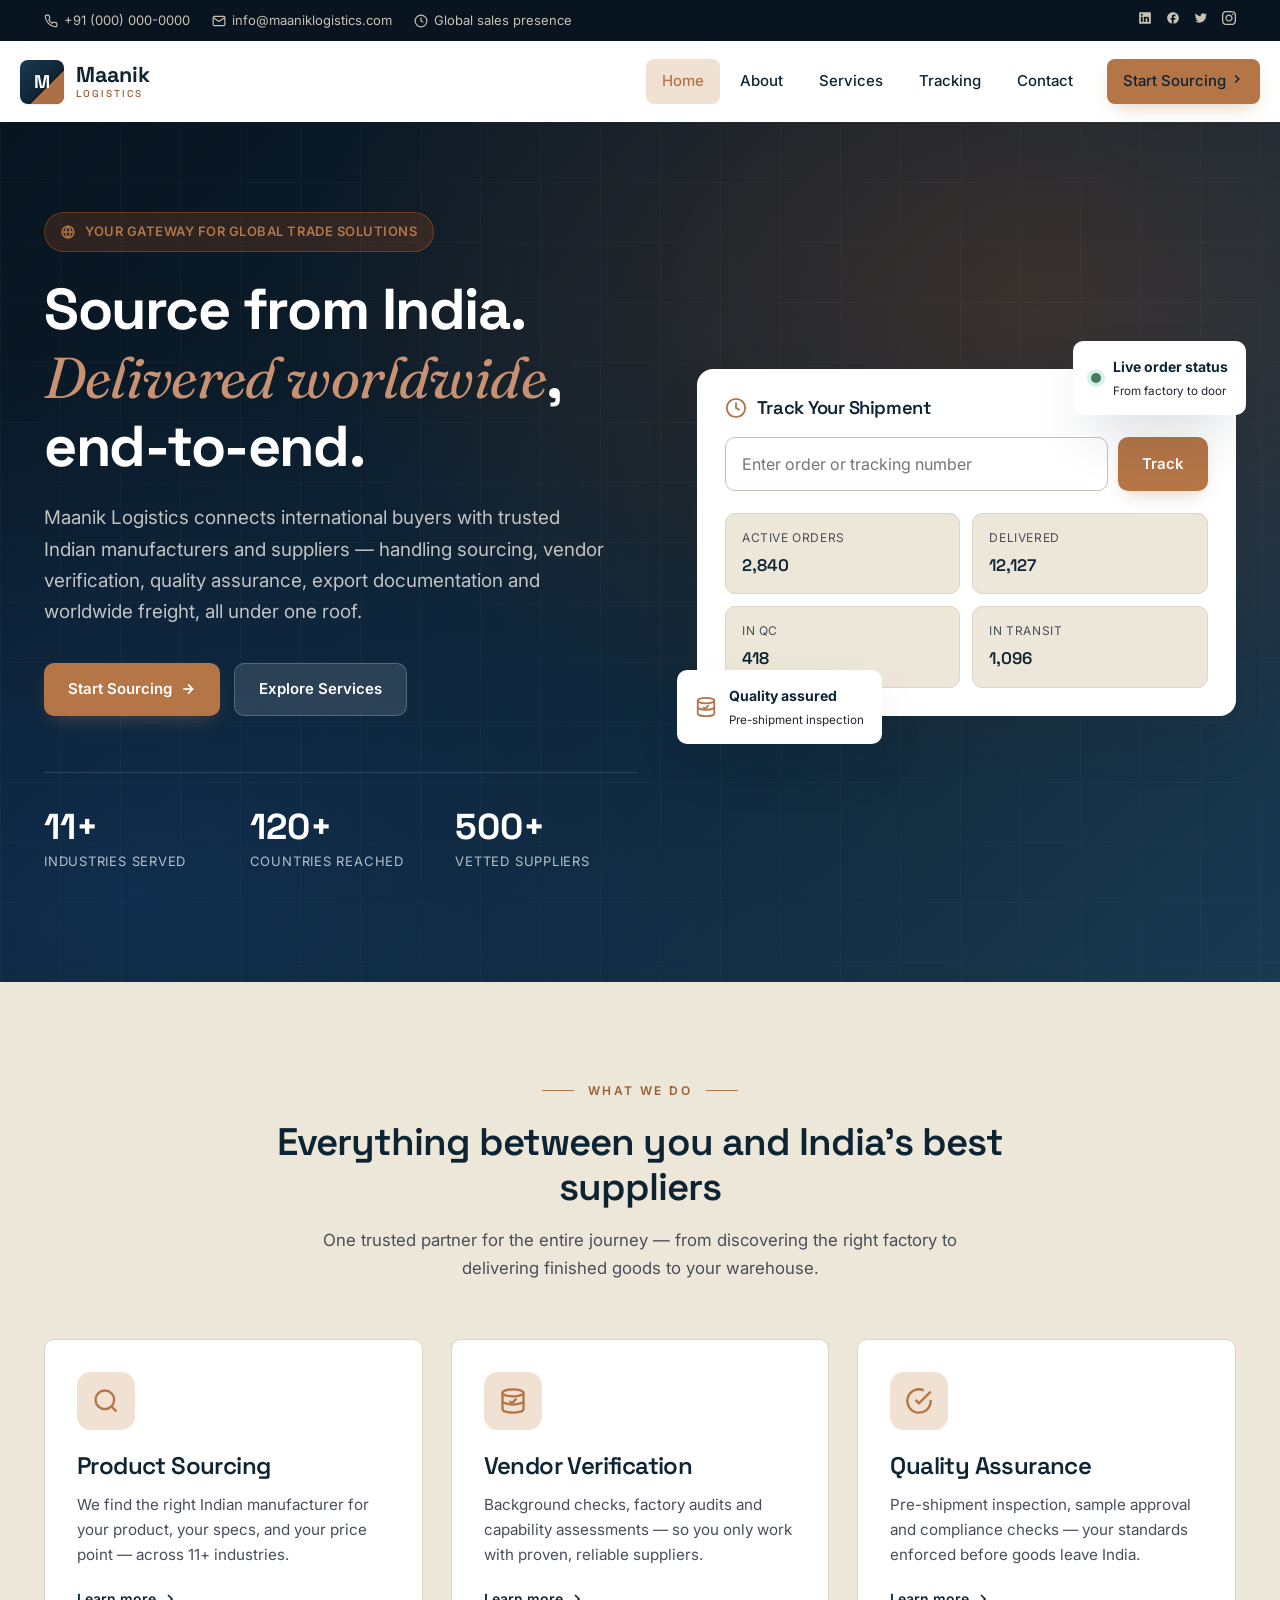
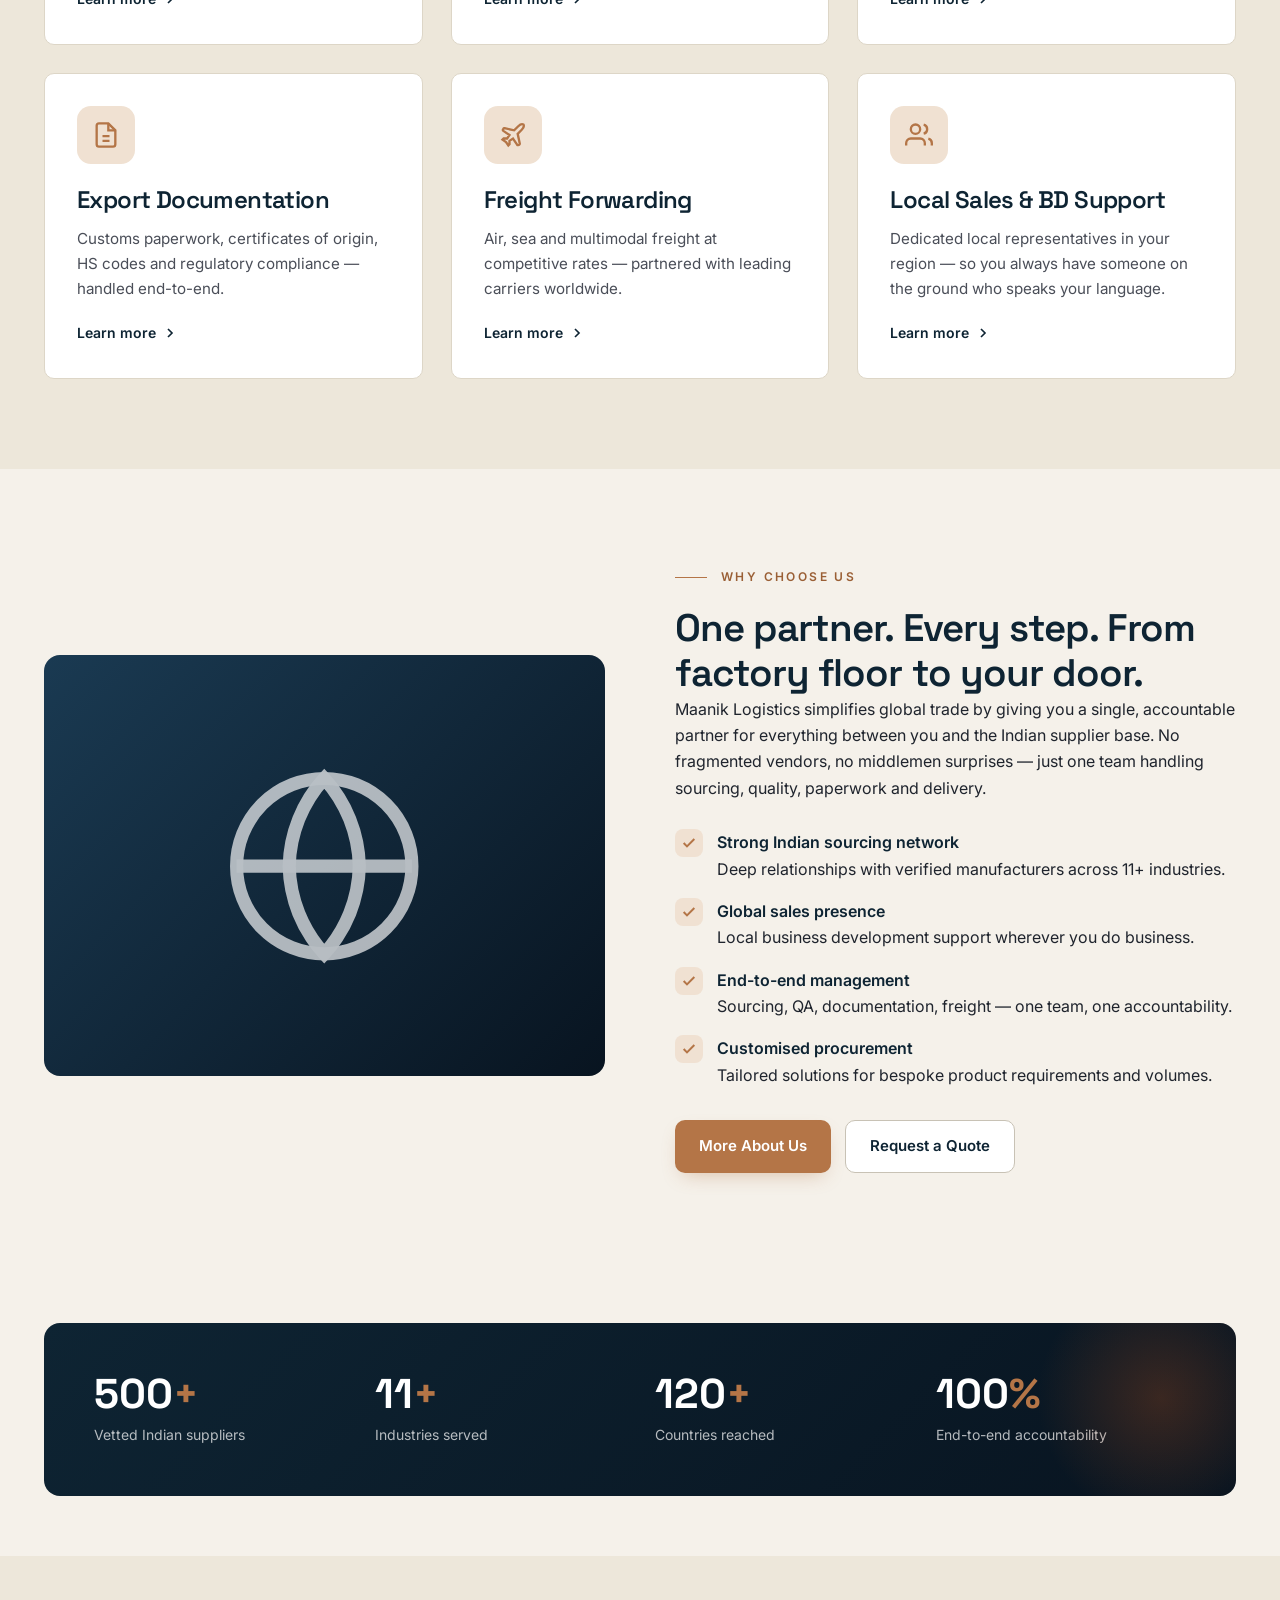
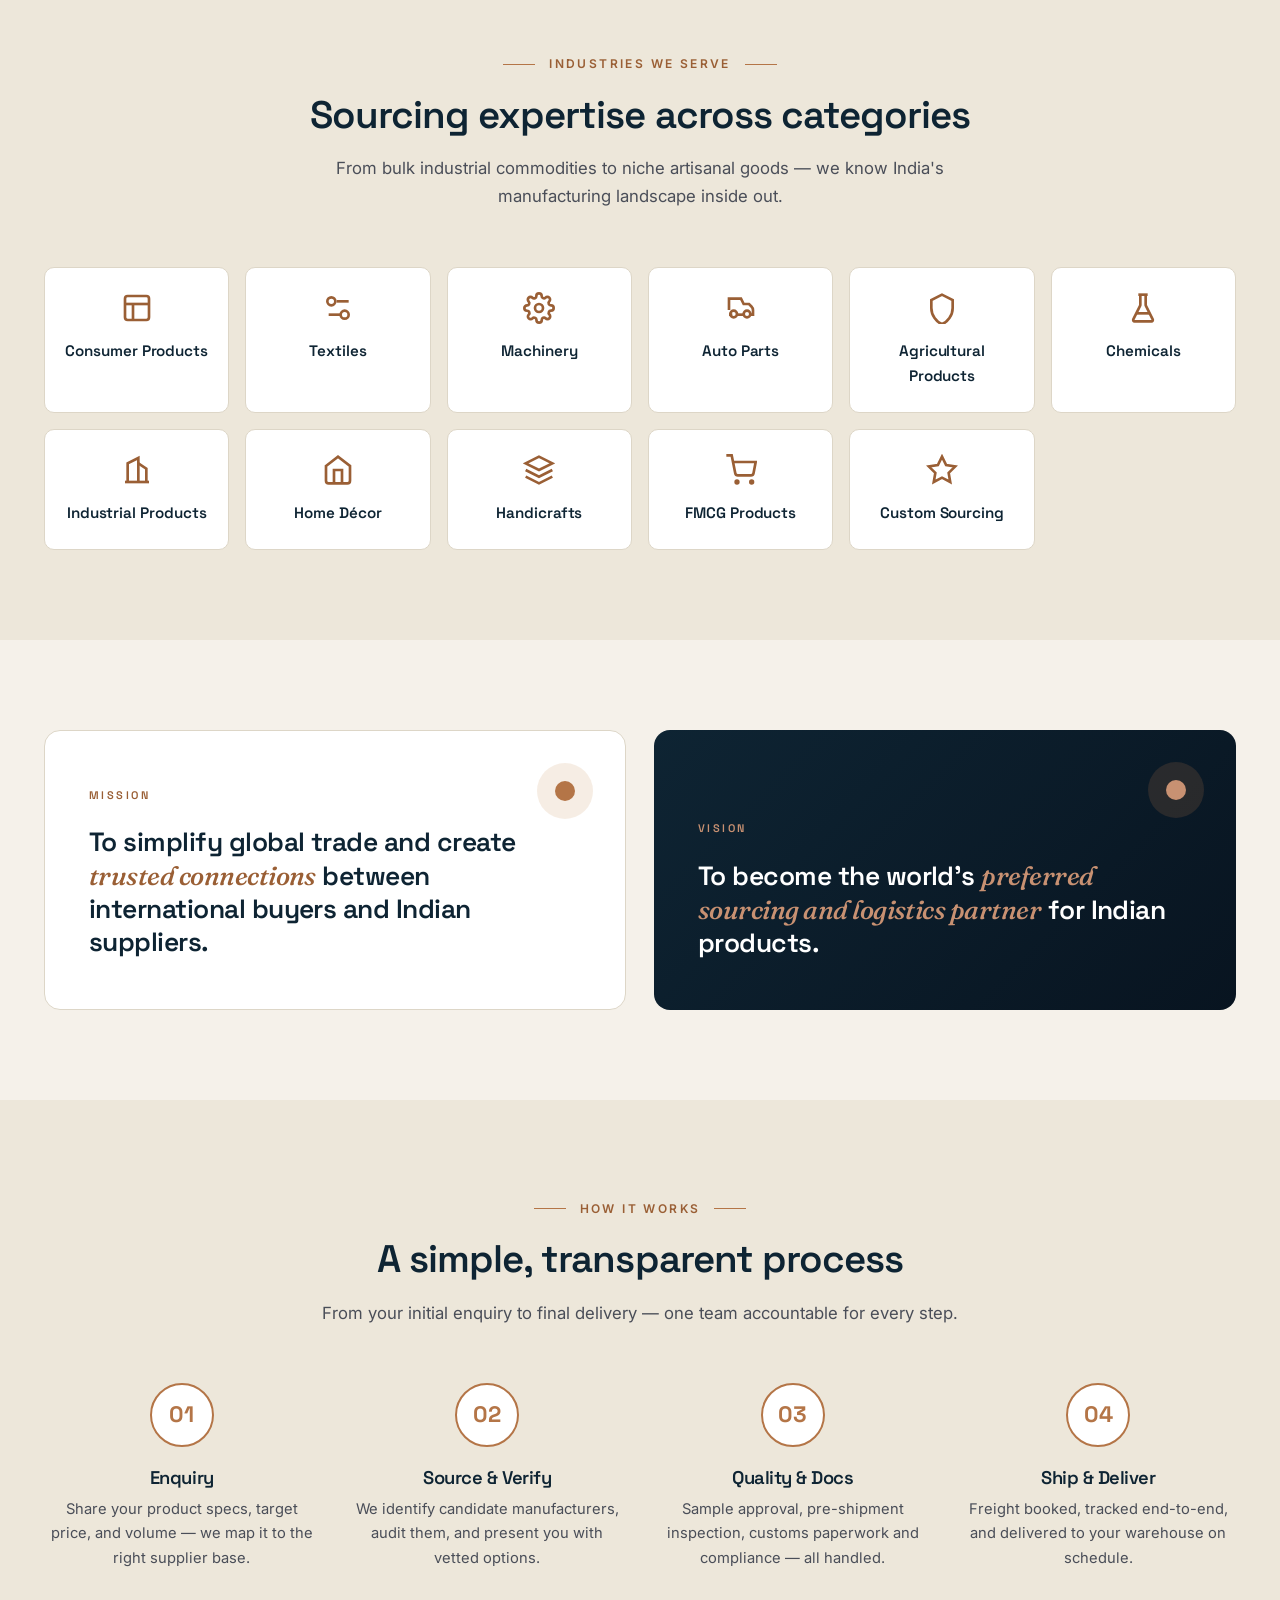
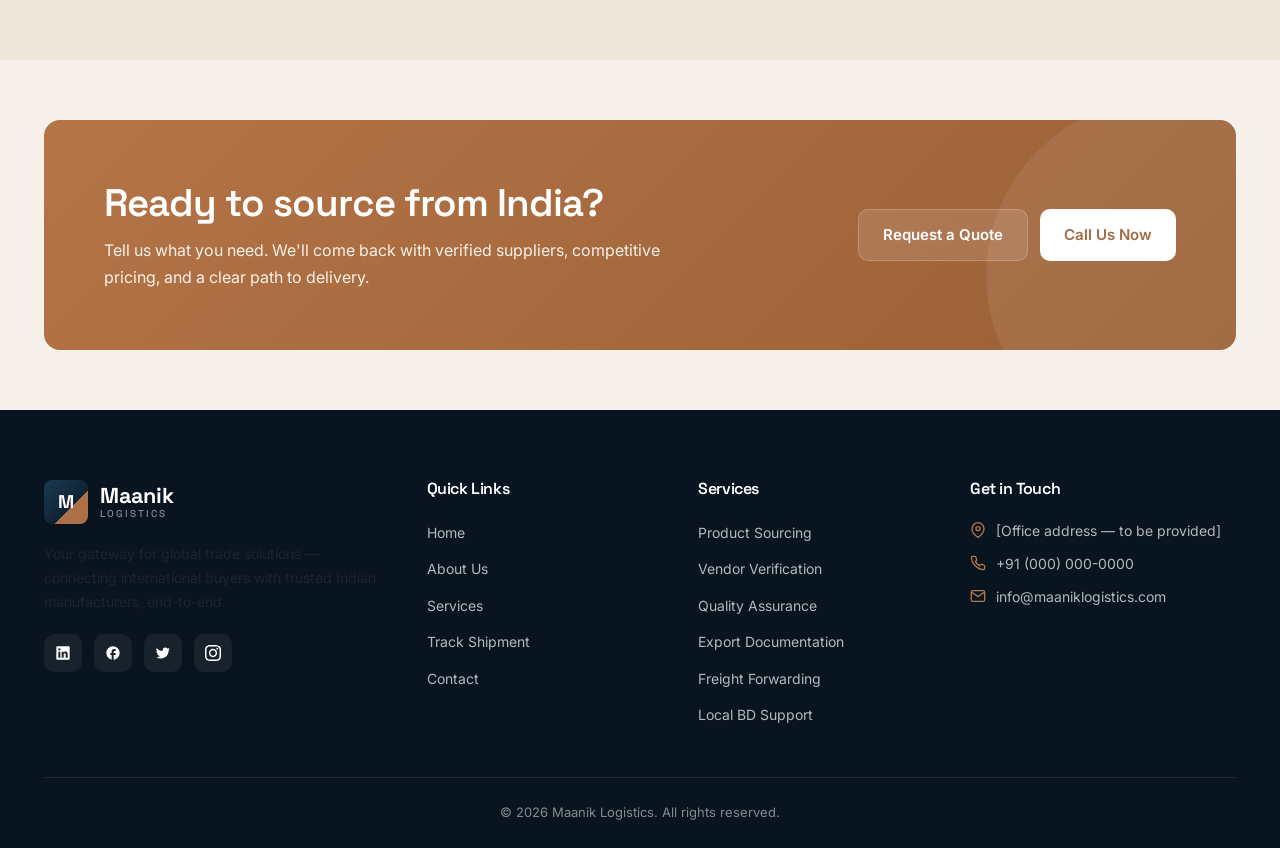
==== commit 8903ab83: "Reposition as India sourcing & logistics: new content, industries, mission/vision" ====
--- a/index.html
+++ b/index.html
@@ -3,8 +3,8 @@
 <head>
   <meta charset="UTF-8" />
   <meta name="viewport" content="width=device-width, initial-scale=1.0" />
-  <title>Maanik Logistics — Worldwide Freight, Express & E-Commerce Delivery</title>
-  <meta name="description" content="Maanik Logistics offers worldwide air & sea freight, e-commerce delivery, overseas warehousing, express delivery, and personal baggage services. Fast, secure, end-to-end logistics." />
+  <title>Maanik Logistics — Your Gateway for Global Trade Solutions</title>
+  <meta name="description" content="Maanik Logistics connects international buyers with trusted Indian manufacturers. End-to-end sourcing, vendor verification, quality assurance, export documentation and worldwide freight." />
   <link rel="preconnect" href="https://fonts.googleapis.com" />
   <link rel="preconnect" href="https://fonts.gstatic.com" crossorigin />
   <link href="https://fonts.googleapis.com/css2?family=Inter:wght@400;500;600;700&family=Space+Grotesk:wght@500;600;700&display=swap" rel="stylesheet" />
@@ -18,7 +18,7 @@
       <div class="topbar-info">
         <a href="tel:+910000000000"><svg viewBox="0 0 24 24" fill="none" stroke="currentColor" stroke-width="2"><path d="M22 16.92v3a2 2 0 0 1-2.18 2 19.79 19.79 0 0 1-8.63-3.07 19.5 19.5 0 0 1-6-6 19.79 19.79 0 0 1-3.07-8.67A2 2 0 0 1 4.11 2h3a2 2 0 0 1 2 1.72c.13.96.37 1.9.72 2.81a2 2 0 0 1-.45 2.11L8.09 9.91a16 16 0 0 0 6 6l1.27-1.27a2 2 0 0 1 2.11-.45c.91.35 1.85.59 2.81.72A2 2 0 0 1 22 16.92z"/></svg> +91 (000) 000-0000</a>
         <a href="mailto:info@maaniklogistics.com"><svg viewBox="0 0 24 24" fill="none" stroke="currentColor" stroke-width="2"><path d="M4 4h16c1.1 0 2 .9 2 2v12c0 1.1-.9 2-2 2H4c-1.1 0-2-.9-2-2V6c0-1.1.9-2 2-2z"/><path d="m22 6-10 7L2 6"/></svg> info@maaniklogistics.com</a>
-        <span><svg viewBox="0 0 24 24" fill="none" stroke="currentColor" stroke-width="2"><circle cx="12" cy="12" r="10"/><polyline points="12 6 12 12 16 14"/></svg> 24/7 Customer Support</span>
+        <span><svg viewBox="0 0 24 24" fill="none" stroke="currentColor" stroke-width="2"><circle cx="12" cy="12" r="10"/><polyline points="12 6 12 12 16 14"/></svg> Global sales presence</span>
       </div>
       <div class="topbar-social">
         <a href="#" aria-label="LinkedIn"><svg width="14" height="14" viewBox="0 0 24 24" fill="currentColor"><path d="M20.5 2h-17A1.5 1.5 0 0 0 2 3.5v17A1.5 1.5 0 0 0 3.5 22h17a1.5 1.5 0 0 0 1.5-1.5v-17A1.5 1.5 0 0 0 20.5 2zM8 19H5v-9h3zM6.5 8.25A1.75 1.75 0 1 1 8.3 6.5a1.78 1.78 0 0 1-1.8 1.75zM19 19h-3v-4.74c0-1.42-.6-1.93-1.38-1.93A1.74 1.74 0 0 0 13 14.19a.66.66 0 0 0 0 .14V19h-3v-9h2.9v1.3a3.11 3.11 0 0 1 2.7-1.4c1.55 0 3.36.86 3.36 3.66z"/></svg></a>
@@ -42,7 +42,7 @@
         <li><a href="services.html">Services</a></li>
         <li><a href="tracking.html">Tracking</a></li>
         <li><a href="contact.html">Contact</a></li>
-        <li><a href="contact.html" class="btn btn-primary nav-cta">Get a Quote
+        <li><a href="contact.html" class="btn btn-primary nav-cta">Start Sourcing
           <svg width="14" height="14" viewBox="0 0 24 24" fill="none" stroke="currentColor" stroke-width="2.5"><polyline points="9 18 15 12 9 6"/></svg>
         </a></li>
       </ul>
@@ -58,21 +58,21 @@
       <div class="hero-grid">
         <div>
           <div class="hero-eyebrow">
-            <svg width="14" height="14" viewBox="0 0 24 24" fill="none" stroke="currentColor" stroke-width="2.5"><circle cx="12" cy="12" r="10"/><line x1="12" y1="2" x2="12" y2="22"/><path d="M2 12h20"/></svg>
-            Worldwide Logistics Solutions
-          </div>
-          <h1>Move your cargo <span>anywhere</span>. Fast, secure, on time.</h1>
-          <p class="lead">Maanik Logistics delivers end-to-end freight, e-commerce, and express delivery services across continents — backed by 20+ years of industry expertise and a global partner network.</p>
+            <svg width="14" height="14" viewBox="0 0 24 24" fill="none" stroke="currentColor" stroke-width="2.5"><circle cx="12" cy="12" r="10"/><line x1="2" y1="12" x2="22" y2="12"/><path d="M12 2a15.3 15.3 0 0 1 4 10 15.3 15.3 0 0 1-4 10 15.3 15.3 0 0 1-4-10 15.3 15.3 0 0 1 4-10z"/></svg>
+            Your Gateway for Global Trade Solutions
+          </div>
+          <h1>Source from India. <span>Delivered worldwide</span>, end-to-end.</h1>
+          <p class="lead">Maanik Logistics connects international buyers with trusted Indian manufacturers and suppliers — handling sourcing, vendor verification, quality assurance, export documentation and worldwide freight, all under one roof.</p>
           <div class="hero-cta">
-            <a href="contact.html" class="btn btn-primary">Get a Free Quote
+            <a href="contact.html" class="btn btn-primary">Start Sourcing
               <svg width="16" height="16" viewBox="0 0 24 24" fill="none" stroke="currentColor" stroke-width="2.5"><path d="M5 12h14"/><polyline points="12 5 19 12 12 19"/></svg>
             </a>
             <a href="services.html" class="btn btn-light">Explore Services</a>
           </div>
           <div class="hero-stats">
-            <div><div class="hero-stat-value">200+</div><div class="hero-stat-label">Logistics Experts</div></div>
-            <div><div class="hero-stat-value">120+</div><div class="hero-stat-label">Countries Served</div></div>
-            <div><div class="hero-stat-value">99.4%</div><div class="hero-stat-label">On-Time Delivery</div></div>
+            <div><div class="hero-stat-value">11+</div><div class="hero-stat-label">Industries Served</div></div>
+            <div><div class="hero-stat-value">120+</div><div class="hero-stat-label">Countries Reached</div></div>
+            <div><div class="hero-stat-value">500+</div><div class="hero-stat-label">Vetted Suppliers</div></div>
           </div>
         </div>
 
@@ -83,23 +83,23 @@
               Track Your Shipment
             </h4>
             <form class="track-form">
-              <input type="text" placeholder="Enter AWB or tracking number" aria-label="Tracking number" />
+              <input type="text" placeholder="Enter order or tracking number" aria-label="Tracking number" />
               <button type="submit" class="btn btn-primary">Track</button>
             </form>
             <div class="hero-card-mini">
-              <div class="mini-stat"><div class="label">Active shipments</div><div class="value">12,840</div></div>
-              <div class="mini-stat"><div class="label">Delivered today</div><div class="value">3,127</div></div>
-              <div class="mini-stat"><div class="label">In customs</div><div class="value">218</div></div>
-              <div class="mini-stat"><div class="label">Pickup ready</div><div class="value">896</div></div>
+              <div class="mini-stat"><div class="label">Active orders</div><div class="value">2,840</div></div>
+              <div class="mini-stat"><div class="label">Delivered</div><div class="value">12,127</div></div>
+              <div class="mini-stat"><div class="label">In QC</div><div class="value">418</div></div>
+              <div class="mini-stat"><div class="label">In transit</div><div class="value">1,096</div></div>
             </div>
           </div>
           <div class="hero-floating top">
             <div class="dot"></div>
-            <div><strong>Live tracking</strong><br /><small>Real-time updates</small></div>
+            <div><strong>Live order status</strong><br /><small>From factory to door</small></div>
           </div>
           <div class="hero-floating bottom">
-            <svg width="22" height="22" viewBox="0 0 24 24" fill="none" stroke="#FF6B1A" stroke-width="2"><path d="M12 22s8-4 8-10V5l-8-3-8 3v7c0 6 8 10 8 10z"/></svg>
-            <div><strong>Fully insured</strong><br /><small>End-to-end coverage</small></div>
+            <svg width="22" height="22" viewBox="0 0 24 24" fill="none" stroke="#B47547" stroke-width="2"><path d="M9 12l2 2 4-4"/><path d="M21 12c0 1.66-4 3-9 3s-9-1.34-9-3"/><path d="M3 5v14c0 1.66 4 3 9 3s9-1.34 9-3V5"/><path d="M3 5c0-1.66 4-3 9-3s9 1.34 9 3v0c0 1.66-4 3-9 3s-9-1.34-9-3z"/></svg>
+            <div><strong>Quality assured</strong><br /><small>Pre-shipment inspection</small></div>
           </div>
         </div>
       </div>
@@ -110,64 +110,64 @@
   <section class="section section-light" id="services">
     <div class="container">
       <div class="section-head-center reveal">
-        <span class="section-eyebrow">Our Services</span>
-        <h2 class="section-title">Logistics solutions built around your business</h2>
-        <p class="section-subtitle">From bulk freight to last-mile delivery, we handle every step with precision, transparency, and care.</p>
+        <span class="section-eyebrow">What We Do</span>
+        <h2 class="section-title">Everything between you and India's best suppliers</h2>
+        <p class="section-subtitle">One trusted partner for the entire journey — from discovering the right factory to delivering finished goods to your warehouse.</p>
       </div>
 
       <div class="services-grid">
         <div class="service-card reveal">
           <div class="service-icon">
+            <svg viewBox="0 0 24 24" fill="none" stroke="currentColor" stroke-width="2"><circle cx="11" cy="11" r="8"/><line x1="21" y1="21" x2="16.65" y2="16.65"/></svg>
+          </div>
+          <h3>Product Sourcing</h3>
+          <p>We find the right Indian manufacturer for your product, your specs, and your price point — across 11+ industries.</p>
+          <a href="services.html#sourcing" class="service-link">Learn more <svg viewBox="0 0 24 24" fill="none" stroke="currentColor" stroke-width="2.5"><polyline points="9 18 15 12 9 6"/></svg></a>
+        </div>
+
+        <div class="service-card reveal">
+          <div class="service-icon">
+            <svg viewBox="0 0 24 24" fill="none" stroke="currentColor" stroke-width="2"><path d="M9 12l2 2 4-4"/><path d="M21 12c0 1.66-4 3-9 3s-9-1.34-9-3"/><path d="M3 5v14c0 1.66 4 3 9 3s9-1.34 9-3V5"/><path d="M3 5c0-1.66 4-3 9-3s9 1.34 9 3v0c0 1.66-4 3-9 3s-9-1.34-9-3z"/></svg>
+          </div>
+          <h3>Vendor Verification</h3>
+          <p>Background checks, factory audits and capability assessments — so you only work with proven, reliable suppliers.</p>
+          <a href="services.html#verification" class="service-link">Learn more <svg viewBox="0 0 24 24" fill="none" stroke="currentColor" stroke-width="2.5"><polyline points="9 18 15 12 9 6"/></svg></a>
+        </div>
+
+        <div class="service-card reveal">
+          <div class="service-icon">
+            <svg viewBox="0 0 24 24" fill="none" stroke="currentColor" stroke-width="2"><path d="M22 11.08V12a10 10 0 1 1-5.93-9.14"/><polyline points="22 4 12 14.01 9 11.01"/></svg>
+          </div>
+          <h3>Quality Assurance</h3>
+          <p>Pre-shipment inspection, sample approval and compliance checks — your standards enforced before goods leave India.</p>
+          <a href="services.html#quality" class="service-link">Learn more <svg viewBox="0 0 24 24" fill="none" stroke="currentColor" stroke-width="2.5"><polyline points="9 18 15 12 9 6"/></svg></a>
+        </div>
+
+        <div class="service-card reveal">
+          <div class="service-icon">
+            <svg viewBox="0 0 24 24" fill="none" stroke="currentColor" stroke-width="2"><path d="M14 2H6a2 2 0 0 0-2 2v16a2 2 0 0 0 2 2h12a2 2 0 0 0 2-2V8z"/><polyline points="14 2 14 8 20 8"/><line x1="9" y1="13" x2="15" y2="13"/><line x1="9" y1="17" x2="15" y2="17"/></svg>
+          </div>
+          <h3>Export Documentation</h3>
+          <p>Customs paperwork, certificates of origin, HS codes and regulatory compliance — handled end-to-end.</p>
+          <a href="services.html#documentation" class="service-link">Learn more <svg viewBox="0 0 24 24" fill="none" stroke="currentColor" stroke-width="2.5"><polyline points="9 18 15 12 9 6"/></svg></a>
+        </div>
+
+        <div class="service-card reveal">
+          <div class="service-icon">
             <svg viewBox="0 0 24 24" fill="none" stroke="currentColor" stroke-width="2"><path d="M17.8 19.2 16 11l3.5-3.5C21 6 21.5 4 21 3c-1-.5-3 0-4.5 1.5L13 8 4.8 6.2c-.5-.1-.9.1-1.1.5l-.3.5c-.2.5-.1 1 .3 1.3L9 12l-2 3H4l-1 1 3 2 2 3 1-1v-3l3-2 3.5 5.3c.3.4.8.5 1.3.3l.5-.2c.4-.3.6-.7.5-1.2z"/></svg>
           </div>
-          <h3>Air &amp; Sea Freight</h3>
-          <p>On-time global delivery through partnerships with the world's biggest air carriers and shipping lines.</p>
-          <a href="services.html#air-sea" class="service-link">Learn more <svg viewBox="0 0 24 24" fill="none" stroke="currentColor" stroke-width="2.5"><polyline points="9 18 15 12 9 6"/></svg></a>
-        </div>
-
-        <div class="service-card reveal">
-          <div class="service-icon">
-            <svg viewBox="0 0 24 24" fill="none" stroke="currentColor" stroke-width="2"><circle cx="9" cy="21" r="1"/><circle cx="20" cy="21" r="1"/><path d="M1 1h4l2.7 13.4a2 2 0 0 0 2 1.6h9.7a2 2 0 0 0 2-1.6L23 6H6"/></svg>
-          </div>
-          <h3>E-Commerce Delivery</h3>
-          <p>Plug into all major postal and express networks to reach customers in every major region.</p>
-          <a href="services.html#ecommerce" class="service-link">Learn more <svg viewBox="0 0 24 24" fill="none" stroke="currentColor" stroke-width="2.5"><polyline points="9 18 15 12 9 6"/></svg></a>
-        </div>
-
-        <div class="service-card reveal">
-          <div class="service-icon">
-            <svg viewBox="0 0 24 24" fill="none" stroke="currentColor" stroke-width="2"><polyline points="13 2 13 9 20 9"/><path d="M19 2H8a2 2 0 0 0-2 2v4"/><path d="M3 11h12l3 4-5 7H6l-3-4z"/></svg>
-          </div>
-          <h3>Express Delivery</h3>
-          <p>Time-sensitive shipments handled through every major express courier company.</p>
-          <a href="services.html#express" class="service-link">Learn more <svg viewBox="0 0 24 24" fill="none" stroke="currentColor" stroke-width="2.5"><polyline points="9 18 15 12 9 6"/></svg></a>
-        </div>
-
-        <div class="service-card reveal">
-          <div class="service-icon">
-            <svg viewBox="0 0 24 24" fill="none" stroke="currentColor" stroke-width="2"><path d="M3 9l9-7 9 7v11a2 2 0 0 1-2 2H5a2 2 0 0 1-2-2z"/><polyline points="9 22 9 12 15 12 15 22"/></svg>
-          </div>
-          <h3>Overseas Warehousing</h3>
-          <p>Strategic warehousing &amp; return management to keep inventory close to your customers.</p>
-          <a href="services.html#warehouse" class="service-link">Learn more <svg viewBox="0 0 24 24" fill="none" stroke="currentColor" stroke-width="2.5"><polyline points="9 18 15 12 9 6"/></svg></a>
-        </div>
-
-        <div class="service-card reveal">
-          <div class="service-icon">
-            <svg viewBox="0 0 24 24" fill="none" stroke="currentColor" stroke-width="2"><path d="M22 11.08V12a10 10 0 1 1-5.93-9.14"/><polyline points="22 4 12 14.01 9 11.01"/></svg>
-          </div>
-          <h3>Export Advisory</h3>
-          <p>End-to-end consulting for e-commerce exports — compliance, documentation, channel strategy.</p>
-          <a href="services.html#advisory" class="service-link">Learn more <svg viewBox="0 0 24 24" fill="none" stroke="currentColor" stroke-width="2.5"><polyline points="9 18 15 12 9 6"/></svg></a>
-        </div>
-
-        <div class="service-card reveal">
-          <div class="service-icon">
-            <svg viewBox="0 0 24 24" fill="none" stroke="currentColor" stroke-width="2"><rect x="2" y="6" width="20" height="14" rx="2"/><path d="M8 6V4a2 2 0 0 1 2-2h4a2 2 0 0 1 2 2v2"/></svg>
-          </div>
-          <h3>Personal Baggage</h3>
-          <p>Safe, hassle-free door-to-door delivery for unaccompanied personal baggage worldwide.</p>
-          <a href="services.html#baggage" class="service-link">Learn more <svg viewBox="0 0 24 24" fill="none" stroke="currentColor" stroke-width="2.5"><polyline points="9 18 15 12 9 6"/></svg></a>
+          <h3>Freight Forwarding</h3>
+          <p>Air, sea and multimodal freight at competitive rates — partnered with leading carriers worldwide.</p>
+          <a href="services.html#freight" class="service-link">Learn more <svg viewBox="0 0 24 24" fill="none" stroke="currentColor" stroke-width="2.5"><polyline points="9 18 15 12 9 6"/></svg></a>
+        </div>
+
+        <div class="service-card reveal">
+          <div class="service-icon">
+            <svg viewBox="0 0 24 24" fill="none" stroke="currentColor" stroke-width="2"><path d="M17 21v-2a4 4 0 0 0-4-4H5a4 4 0 0 0-4 4v2"/><circle cx="9" cy="7" r="4"/><path d="M23 21v-2a4 4 0 0 0-3-3.87"/><path d="M16 3.13a4 4 0 0 1 0 7.75"/></svg>
+          </div>
+          <h3>Local Sales &amp; BD Support</h3>
+          <p>Dedicated local representatives in your region — so you always have someone on the ground who speaks your language.</p>
+          <a href="services.html#sales" class="service-link">Learn more <svg viewBox="0 0 24 24" fill="none" stroke="currentColor" stroke-width="2.5"><polyline points="9 18 15 12 9 6"/></svg></a>
         </div>
       </div>
     </div>
@@ -178,29 +178,33 @@
     <div class="container">
       <div class="feature-row">
         <div class="feature-image">
-          <svg viewBox="0 0 24 24" fill="none" stroke="currentColor" stroke-width="1.5"><path d="M3 9l9-7 9 7v11a2 2 0 0 1-2 2H5a2 2 0 0 1-2-2z"/><path d="M3 9h18"/><path d="M9 21V9"/><path d="M15 21V9"/></svg>
+          <svg viewBox="0 0 24 24" fill="none" stroke="currentColor" stroke-width="1.5"><circle cx="12" cy="12" r="10"/><line x1="2" y1="12" x2="22" y2="12"/><path d="M12 2a15.3 15.3 0 0 1 4 10 15.3 15.3 0 0 1-4 10 15.3 15.3 0 0 1-4-10 15.3 15.3 0 0 1 4-10z"/></svg>
         </div>
         <div class="reveal">
-          <span class="section-eyebrow">About Maanik Logistics</span>
-          <h2>Worldwide logistics support, built on 20+ years of expertise</h2>
-          <p>Maanik Logistics is run by a team of 200+ professionals located in India and abroad, who understand the core concepts of express delivery and the critical aspects of meeting deadlines. We treat our people as our most valuable assets — and our clients see that commitment in every shipment.</p>
+          <span class="section-eyebrow">Why Choose Us</span>
+          <h2>One partner. Every step. From factory floor to your door.</h2>
+          <p>Maanik Logistics simplifies global trade by giving you a single, accountable partner for everything between you and the Indian supplier base. No fragmented vendors, no middlemen surprises — just one team handling sourcing, quality, paperwork and delivery.</p>
           <ul class="feature-bullets">
             <li>
               <span class="check"><svg viewBox="0 0 24 24" fill="none" stroke="currentColor" stroke-width="3"><polyline points="20 6 9 17 4 12"/></svg></span>
-              <span><strong>Cost-effective rates</strong>Competitive pricing without compromising on service quality.</span>
+              <span><strong>Strong Indian sourcing network</strong>Deep relationships with verified manufacturers across 11+ industries.</span>
             </li>
             <li>
               <span class="check"><svg viewBox="0 0 24 24" fill="none" stroke="currentColor" stroke-width="3"><polyline points="20 6 9 17 4 12"/></svg></span>
-              <span><strong>Express delivery</strong>Time-critical shipments handled with priority lanes and dedicated agents.</span>
+              <span><strong>Global sales presence</strong>Local business development support wherever you do business.</span>
             </li>
             <li>
               <span class="check"><svg viewBox="0 0 24 24" fill="none" stroke="currentColor" stroke-width="3"><polyline points="20 6 9 17 4 12"/></svg></span>
-              <span><strong>End-to-end tracking</strong>Real-time shipment visibility from pickup through final delivery.</span>
+              <span><strong>End-to-end management</strong>Sourcing, QA, documentation, freight — one team, one accountability.</span>
+            </li>
+            <li>
+              <span class="check"><svg viewBox="0 0 24 24" fill="none" stroke="currentColor" stroke-width="3"><polyline points="20 6 9 17 4 12"/></svg></span>
+              <span><strong>Customised procurement</strong>Tailored solutions for bespoke product requirements and volumes.</span>
             </li>
           </ul>
           <div style="margin-top: 32px; display: flex; gap: 14px; flex-wrap: wrap;">
             <a href="about.html" class="btn btn-primary">More About Us</a>
-            <a href="mailto:info@maaniklogistics.com" class="btn btn-secondary">Get Free Assessment</a>
+            <a href="mailto:info@maaniklogistics.com" class="btn btn-secondary">Request a Quote</a>
           </div>
         </div>
       </div>
@@ -211,10 +215,50 @@
   <section class="section-tight">
     <div class="container">
       <div class="stats-strip reveal">
-        <div class="stat-item"><div class="value">20<span>+</span></div><div class="label">Years industry experience</div></div>
-        <div class="stat-item"><div class="value">200<span>+</span></div><div class="label">Logistics professionals</div></div>
-        <div class="stat-item"><div class="value">120<span>+</span></div><div class="label">Countries served</div></div>
-        <div class="stat-item"><div class="value">99.4<span>%</span></div><div class="label">On-time delivery rate</div></div>
+        <div class="stat-item"><div class="value">500<span>+</span></div><div class="label">Vetted Indian suppliers</div></div>
+        <div class="stat-item"><div class="value">11<span>+</span></div><div class="label">Industries served</div></div>
+        <div class="stat-item"><div class="value">120<span>+</span></div><div class="label">Countries reached</div></div>
+        <div class="stat-item"><div class="value">100<span>%</span></div><div class="label">End-to-end accountability</div></div>
+      </div>
+    </div>
+  </section>
+
+  <!-- Industries we serve -->
+  <section class="section section-light">
+    <div class="container">
+      <div class="section-head-center reveal">
+        <span class="section-eyebrow">Industries We Serve</span>
+        <h2 class="section-title">Sourcing expertise across categories</h2>
+        <p class="section-subtitle">From bulk industrial commodities to niche artisanal goods — we know India's manufacturing landscape inside out.</p>
+      </div>
+      <div class="industries-grid">
+        <div class="industry-card"><svg viewBox="0 0 24 24" fill="none" stroke="currentColor" stroke-width="2"><rect x="3" y="3" width="18" height="18" rx="2"/><path d="M3 9h18"/><path d="M9 21V9"/></svg><span>Consumer Products</span></div>
+        <div class="industry-card"><svg viewBox="0 0 24 24" fill="none" stroke="currentColor" stroke-width="2"><path d="M20 7h-9"/><path d="M14 17H5"/><circle cx="17" cy="17" r="3"/><circle cx="7" cy="7" r="3"/></svg><span>Textiles</span></div>
+        <div class="industry-card"><svg viewBox="0 0 24 24" fill="none" stroke="currentColor" stroke-width="2"><circle cx="12" cy="12" r="3"/><path d="M19.4 15a1.65 1.65 0 0 0 .33 1.82l.06.06a2 2 0 0 1 0 2.83 2 2 0 0 1-2.83 0l-.06-.06a1.65 1.65 0 0 0-1.82-.33 1.65 1.65 0 0 0-1 1.51V21a2 2 0 0 1-2 2 2 2 0 0 1-2-2v-.09A1.65 1.65 0 0 0 9 19.4a1.65 1.65 0 0 0-1.82.33l-.06.06a2 2 0 0 1-2.83 0 2 2 0 0 1 0-2.83l.06-.06a1.65 1.65 0 0 0 .33-1.82 1.65 1.65 0 0 0-1.51-1H3a2 2 0 0 1-2-2 2 2 0 0 1 2-2h.09A1.65 1.65 0 0 0 4.6 9a1.65 1.65 0 0 0-.33-1.82l-.06-.06a2 2 0 0 1 0-2.83 2 2 0 0 1 2.83 0l.06.06a1.65 1.65 0 0 0 1.82.33H9a1.65 1.65 0 0 0 1-1.51V3a2 2 0 0 1 2-2 2 2 0 0 1 2 2v.09a1.65 1.65 0 0 0 1 1.51 1.65 1.65 0 0 0 1.82-.33l.06-.06a2 2 0 0 1 2.83 0 2 2 0 0 1 0 2.83l-.06.06a1.65 1.65 0 0 0-.33 1.82V9a1.65 1.65 0 0 0 1.51 1H21a2 2 0 0 1 2 2 2 2 0 0 1-2 2h-.09a1.65 1.65 0 0 0-1.51 1z"/></svg><span>Machinery</span></div>
+        <div class="industry-card"><svg viewBox="0 0 24 24" fill="none" stroke="currentColor" stroke-width="2"><circle cx="6.5" cy="16.5" r="2.5"/><circle cx="16.5" cy="16.5" r="2.5"/><path d="M3 17h2.5"/><path d="M9 17h6"/><path d="M19 17h2v-3.34a4 4 0 0 0-1.17-2.83L18 9h-4l-2-4H3v8.5"/></svg><span>Auto Parts</span></div>
+        <div class="industry-card"><svg viewBox="0 0 24 24" fill="none" stroke="currentColor" stroke-width="2"><path d="M12 2L4 6v6c0 5.5 3.8 10.7 8 12 4.2-1.3 8-6.5 8-12V6l-8-4z"/></svg><span>Agricultural Products</span></div>
+        <div class="industry-card"><svg viewBox="0 0 24 24" fill="none" stroke="currentColor" stroke-width="2"><path d="M10 2v7.527a2 2 0 0 1-.211.896L4.72 20.55a1 1 0 0 0 .9 1.45h12.76a1 1 0 0 0 .9-1.45l-5.069-10.127A2 2 0 0 1 14 9.527V2"/><path d="M8.5 2h7"/><path d="M7 16h10"/></svg><span>Chemicals</span></div>
+        <div class="industry-card"><svg viewBox="0 0 24 24" fill="none" stroke="currentColor" stroke-width="2"><path d="M3 21h18"/><path d="M5 21V7l8-4v18"/><path d="M19 21V11l-6-4"/><path d="M9 9h.01"/><path d="M9 12h.01"/><path d="M9 15h.01"/><path d="M9 18h.01"/></svg><span>Industrial Products</span></div>
+        <div class="industry-card"><svg viewBox="0 0 24 24" fill="none" stroke="currentColor" stroke-width="2"><path d="M3 9l9-7 9 7v11a2 2 0 0 1-2 2H5a2 2 0 0 1-2-2z"/><polyline points="9 22 9 12 15 12 15 22"/></svg><span>Home Décor</span></div>
+        <div class="industry-card"><svg viewBox="0 0 24 24" fill="none" stroke="currentColor" stroke-width="2"><path d="M12 2L2 7l10 5 10-5-10-5z"/><path d="M2 17l10 5 10-5"/><path d="M2 12l10 5 10-5"/></svg><span>Handicrafts</span></div>
+        <div class="industry-card"><svg viewBox="0 0 24 24" fill="none" stroke="currentColor" stroke-width="2"><circle cx="9" cy="21" r="1"/><circle cx="20" cy="21" r="1"/><path d="M1 1h4l2.7 13.4a2 2 0 0 0 2 1.6h9.7a2 2 0 0 0 2-1.6L23 6H6"/></svg><span>FMCG Products</span></div>
+        <div class="industry-card"><svg viewBox="0 0 24 24" fill="none" stroke="currentColor" stroke-width="2"><polygon points="12 2 15.09 8.26 22 9.27 17 14.14 18.18 21.02 12 17.77 5.82 21.02 7 14.14 2 9.27 8.91 8.26 12 2"/></svg><span>Custom Sourcing</span></div>
+      </div>
+    </div>
+  </section>
+
+  <!-- Mission & Vision -->
+  <section class="section">
+    <div class="container">
+      <div class="mv-grid">
+        <div class="mv-card reveal">
+          <span class="mv-eyebrow">Mission</span>
+          <h3 class="mv-headline">To simplify global trade and create <em>trusted connections</em> between international buyers and Indian suppliers.</h3>
+        </div>
+        <div class="mv-card mv-card-dark reveal">
+          <span class="mv-eyebrow">Vision</span>
+          <h3 class="mv-headline">To become the world's <em>preferred sourcing and logistics partner</em> for Indian products.</h3>
+        </div>
       </div>
     </div>
   </section>
@@ -225,28 +269,28 @@
       <div class="section-head-center reveal">
         <span class="section-eyebrow">How It Works</span>
         <h2 class="section-title">A simple, transparent process</h2>
-        <p class="section-subtitle">Procedures, values and attitudes are crucial to our reputation — and to the success we enjoy.</p>
+        <p class="section-subtitle">From your initial enquiry to final delivery — one team accountable for every step.</p>
       </div>
       <div class="process-grid">
         <div class="process-step reveal">
           <div class="process-num">01</div>
-          <h4>Pickup</h4>
-          <p>We collect your product from your doorstep or warehouse.</p>
+          <h4>Enquiry</h4>
+          <p>Share your product specs, target price, and volume — we map it to the right supplier base.</p>
         </div>
         <div class="process-step reveal">
           <div class="process-num">02</div>
-          <h4>Warehousing</h4>
-          <p>Cargo is processed, documented and secured at our hub.</p>
+          <h4>Source &amp; Verify</h4>
+          <p>We identify candidate manufacturers, audit them, and present you with vetted options.</p>
         </div>
         <div class="process-step reveal">
           <div class="process-num">03</div>
-          <h4>In transit</h4>
-          <p>Routed via the fastest, most reliable carrier on the lane.</p>
+          <h4>Quality &amp; Docs</h4>
+          <p>Sample approval, pre-shipment inspection, customs paperwork and compliance — all handled.</p>
         </div>
         <div class="process-step reveal">
           <div class="process-num">04</div>
-          <h4>Delivered</h4>
-          <p>Final-mile delivery confirmed with proof and signature.</p>
+          <h4>Ship &amp; Deliver</h4>
+          <p>Freight booked, tracked end-to-end, and delivered to your warehouse on schedule.</p>
         </div>
       </div>
     </div>
@@ -257,12 +301,12 @@
     <div class="container">
       <div class="cta-block reveal">
         <div>
-          <h2>Ready to ship with us?</h2>
-          <p>We're ready 24/7 to give you the best logistics services — anywhere in the world.</p>
+          <h2>Ready to source from India?</h2>
+          <p>Tell us what you need. We'll come back with verified suppliers, competitive pricing, and a clear path to delivery.</p>
         </div>
         <div class="actions">
           <a href="contact.html" class="btn btn-light">Request a Quote</a>
-          <a href="tel:+910000000000" class="btn" style="background: white; color: var(--orange-600);">Call Us Now</a>
+          <a href="tel:+910000000000" class="btn" style="background: white; color: var(--copper-600);">Call Us Now</a>
         </div>
       </div>
     </div>
@@ -277,7 +321,7 @@
             <div class="brand-mark"><span>M</span></div>
             <div class="brand-name" style="color:white;">Maanik<small>Logistics</small></div>
           </a>
-          <p>Worldwide freight, e-commerce, express delivery and warehousing solutions — backed by 20+ years of industry expertise.</p>
+          <p>Your gateway for global trade solutions — connecting international buyers with trusted Indian manufacturers, end-to-end.</p>
           <div class="footer-social">
             <a href="#" aria-label="LinkedIn"><svg viewBox="0 0 24 24" fill="currentColor"><path d="M20.5 2h-17A1.5 1.5 0 0 0 2 3.5v17A1.5 1.5 0 0 0 3.5 22h17a1.5 1.5 0 0 0 1.5-1.5v-17A1.5 1.5 0 0 0 20.5 2zM8 19H5v-9h3zM6.5 8.25A1.75 1.75 0 1 1 8.3 6.5a1.78 1.78 0 0 1-1.8 1.75zM19 19h-3v-4.74c0-1.42-.6-1.93-1.38-1.93A1.74 1.74 0 0 0 13 14.19a.66.66 0 0 0 0 .14V19h-3v-9h2.9v1.3a3.11 3.11 0 0 1 2.7-1.4c1.55 0 3.36.86 3.36 3.66z"/></svg></a>
             <a href="#" aria-label="Facebook"><svg viewBox="0 0 24 24" fill="currentColor"><path d="M22 12c0-5.52-4.48-10-10-10S2 6.48 2 12c0 4.84 3.44 8.87 8 9.8V15H8v-3h2V9.5C10 7.57 11.57 6 13.5 6H16v3h-2c-.55 0-1 .45-1 1v2h3v3h-3v6.95c5.05-.5 9-4.76 9-9.95z"/></svg></a>
@@ -298,12 +342,12 @@
         <div>
           <h5>Services</h5>
           <ul>
-            <li><a href="services.html#air-sea">Air &amp; Sea Freight</a></li>
-            <li><a href="services.html#ecommerce">E-Commerce Delivery</a></li>
-            <li><a href="services.html#express">Express Delivery</a></li>
-            <li><a href="services.html#warehouse">Overseas Warehousing</a></li>
-            <li><a href="services.html#advisory">Export Advisory</a></li>
-            <li><a href="services.html#baggage">Personal Baggage</a></li>
+            <li><a href="services.html#sourcing">Product Sourcing</a></li>
+            <li><a href="services.html#verification">Vendor Verification</a></li>
+            <li><a href="services.html#quality">Quality Assurance</a></li>
+            <li><a href="services.html#documentation">Export Documentation</a></li>
+            <li><a href="services.html#freight">Freight Forwarding</a></li>
+            <li><a href="services.html#sales">Local BD Support</a></li>
           </ul>
         </div>
         <div>
--- a/styles.css
+++ b/styles.css
@@ -1,44 +1,82 @@
 /* ============================================
    Maanik Logistics — Design System
-   ============================================ */
+   "Petrol & Copper" European-refined palette
+   ============================================ */
+
+@import url('https://fonts.googleapis.com/css2?family=Fraunces:ital,wght@1,400;1,500;1,600&display=swap');
 
 :root {
-  /* Brand colors */
-  --navy-900: #0a1a35;
-  --navy-800: #0b2545;
-  --navy-700: #133a6b;
-  --navy-100: #e6ecf5;
-
-  --orange-500: #ff6b1a;
-  --orange-600: #e55a0d;
-  --orange-100: #fff1e6;
-
-  --slate-900: #0f172a;
-  --slate-700: #334155;
-  --slate-500: #64748b;
-  --slate-300: #cbd5e1;
-  --slate-100: #f1f5f9;
-  --slate-50:  #f8fafc;
-
-  --white: #ffffff;
-  --success: #10b981;
-
-  /* Typography */
-  --font-display: 'Space Grotesk', system-ui, -apple-system, sans-serif;
-  --font-body: 'Inter', system-ui, -apple-system, sans-serif;
+  /* ============================================
+     "Petrol & Copper" — European-refined palette
+     Deep ink, burnished copper, warm bone background.
+     ============================================ */
+
+  /* INK — deep petrol/midnight (was navy) */
+  --ink-900:  #081420;
+  --ink-800:  #0e2433;
+  --ink-700:  #1a3a52;
+  --ink-100:  #dde4eb;
+
+  /* COPPER — burnished metal accent (was bright orange) */
+  --copper-700: #7d4a26;
+  --copper-600: #9a5f35;
+  --copper-500: #b47547;
+  --copper-400: #c89172;
+  --copper-100: #f0e1d2;
+
+  /* BONE / CREAM — warm neutrals (was sterile white) */
+  --bone:     #f5f1ea;
+  --ivory:    #faf7f1;
+  --cream:    #ede7da;
+
+  /* CHARCOAL / STONE — text & borders */
+  --charcoal-900: #14181f;
+  --charcoal-800: #1f242d;
+  --stone-700:    #4a4e58;
+  --stone-500:    #6b6f78;
+  --stone-300:    #c8c2b5;
+  --stone-200:    #ddd6c7;
+  --stone-100:    #ebe6db;
+
+  /* ============================================
+     Legacy aliases — keep existing component CSS working
+     ============================================ */
+  --navy-900: var(--ink-900);
+  --navy-800: var(--ink-800);
+  --navy-700: var(--ink-700);
+  --navy-100: var(--ink-100);
+
+  --orange-500: var(--copper-500);
+  --orange-600: var(--copper-600);
+  --orange-100: var(--copper-100);
+
+  --slate-900: var(--charcoal-900);
+  --slate-700: var(--charcoal-800);
+  --slate-500: var(--stone-700);
+  --slate-300: var(--stone-300);
+  --slate-100: var(--stone-200);
+  --slate-50:  var(--cream);
+
+  --white: #ffffff;            /* pure white reserved for elevated cards */
+  --success: #4a7a5c;          /* muted sage */
+
+  /* Typography — refined, slightly tighter */
+  --font-display: 'Space Grotesk', 'Inter', system-ui, sans-serif;
+  --font-serif:   'Fraunces', 'Cormorant Garamond', Georgia, serif;
+  --font-body:    'Inter', system-ui, -apple-system, sans-serif;
 
   /* Spacing */
   --container: 1240px;
-  --radius-sm: 8px;
-  --radius-md: 14px;
-  --radius-lg: 22px;
-
-  /* Shadows */
-  --shadow-sm: 0 1px 2px rgba(11, 37, 69, 0.06), 0 1px 3px rgba(11, 37, 69, 0.05);
-  --shadow-md: 0 4px 6px -1px rgba(11, 37, 69, 0.08), 0 10px 25px -10px rgba(11, 37, 69, 0.12);
-  --shadow-lg: 0 20px 50px -15px rgba(11, 37, 69, 0.22);
-
-  --transition: 220ms cubic-bezier(0.4, 0, 0.2, 1);
+  --radius-sm: 6px;
+  --radius-md: 10px;
+  --radius-lg: 16px;
+
+  /* Shadows — softer, longer, more architectural */
+  --shadow-sm: 0 1px 2px rgba(14, 36, 51, 0.05), 0 1px 3px rgba(14, 36, 51, 0.04);
+  --shadow-md: 0 4px 8px -2px rgba(14, 36, 51, 0.06), 0 12px 30px -12px rgba(14, 36, 51, 0.14);
+  --shadow-lg: 0 25px 60px -20px rgba(14, 36, 51, 0.28);
+
+  --transition: 260ms cubic-bezier(0.4, 0, 0.2, 1);
 }
 
 * { box-sizing: border-box; margin: 0; padding: 0; }
@@ -47,21 +85,22 @@
   font-family: var(--font-body);
   font-size: 16px;
   line-height: 1.65;
-  color: var(--slate-700);
-  background: var(--white);
+  color: var(--charcoal-800);
+  background: var(--bone);
   -webkit-font-smoothing: antialiased;
+  -moz-osx-font-smoothing: grayscale;
 }
 
 h1, h2, h3, h4, h5 {
   font-family: var(--font-display);
-  color: var(--navy-800);
-  line-height: 1.2;
+  color: var(--ink-800);
+  line-height: 1.18;
   font-weight: 600;
-  letter-spacing: -0.02em;
-}
-h1 { font-size: clamp(2.25rem, 4.5vw, 3.75rem); font-weight: 700; }
-h2 { font-size: clamp(1.875rem, 3vw, 2.75rem); }
-h3 { font-size: 1.5rem; }
+  letter-spacing: -0.025em;
+}
+h1 { font-size: clamp(1.85rem, 4.5vw, 3.75rem); font-weight: 700; overflow-wrap: break-word; word-wrap: break-word; hyphens: auto; }
+h2 { font-size: clamp(1.6rem, 3vw, 2.75rem); overflow-wrap: break-word; }
+h3 { font-size: 1.5rem; overflow-wrap: break-word; }
 h4 { font-size: 1.15rem; }
 
 p { color: var(--slate-700); }
@@ -115,27 +154,29 @@
 }
 .brand:hover { color: var(--navy-800); }
 .brand-mark {
-  width: 42px; height: 42px;
-  border-radius: 10px;
-  background: linear-gradient(135deg, var(--navy-700), var(--navy-900));
+  width: 44px; height: 44px;
+  border-radius: 8px;
+  background: linear-gradient(135deg, var(--ink-700), var(--ink-900));
   display: grid; place-items: center;
-  color: var(--white);
+  color: #ffffff;
   font-weight: 700;
-  font-size: 1.1rem;
+  font-size: 1.15rem;
+  font-family: var(--font-display);
   box-shadow: var(--shadow-sm);
   position: relative;
   overflow: hidden;
+  letter-spacing: 0;
 }
 .brand-mark::after {
   content: '';
   position: absolute;
   inset: 0;
-  background: linear-gradient(135deg, transparent 60%, var(--orange-500) 60%);
-  opacity: 0.85;
+  background: linear-gradient(135deg, transparent 62%, var(--copper-500) 62%);
+  opacity: 0.95;
 }
 .brand-mark span { position: relative; z-index: 1; }
-.brand-name { line-height: 1.05; }
-.brand-name small { display: block; font-size: 11px; font-weight: 500; color: var(--slate-500); letter-spacing: 0.06em; text-transform: uppercase; }
+.brand-name { line-height: 1.05; font-weight: 700; }
+.brand-name small { display: block; font-size: 10px; font-weight: 500; color: var(--copper-600); letter-spacing: 0.2em; text-transform: uppercase; margin-top: 2px; }
 
 .nav-links { display: flex; align-items: center; gap: 4px; list-style: none; }
 .nav-links a {
@@ -184,8 +225,8 @@
   transition: all var(--transition);
   white-space: nowrap;
 }
-.btn-primary { background: var(--orange-500); color: var(--white); box-shadow: 0 8px 20px -8px rgba(255, 107, 26, 0.6); }
-.btn-primary:hover { background: var(--orange-600); color: var(--white); transform: translateY(-2px); box-shadow: 0 12px 24px -8px rgba(255, 107, 26, 0.7); }
+.btn-primary { background: var(--copper-500); color: #ffffff; box-shadow: 0 8px 20px -8px rgba(180, 117, 71, 0.45); }
+.btn-primary:hover { background: var(--copper-600); color: #ffffff; transform: translateY(-2px); box-shadow: 0 12px 24px -8px rgba(154, 95, 53, 0.55); }
 .btn-secondary { background: var(--white); color: var(--navy-800); border: 1.5px solid var(--slate-300); }
 .btn-secondary:hover { border-color: var(--navy-800); color: var(--navy-800); background: var(--slate-50); }
 .btn-light { background: rgba(255, 255, 255, 0.12); color: var(--white); backdrop-filter: blur(8px); border: 1px solid rgba(255, 255, 255, 0.2); }
@@ -240,9 +281,15 @@
   border: 1px solid rgba(255, 107, 26, 0.3);
   margin-bottom: 24px;
 }
-.hero h1 { color: var(--white); margin-bottom: 22px; }
-.hero h1 span { color: var(--orange-500); }
-.hero p.lead { font-size: 1.18rem; color: rgba(255, 255, 255, 0.78); max-width: 560px; margin-bottom: 36px; }
+.hero h1 { color: #ffffff; margin-bottom: 22px; }
+.hero h1 span {
+  color: var(--copper-400);
+  font-family: var(--font-serif);
+  font-style: italic;
+  font-weight: 400;
+  letter-spacing: -0.01em;
+}
+.hero p.lead { font-size: 1.18rem; color: rgba(245, 241, 234, 0.78); max-width: 560px; margin-bottom: 36px; }
 .hero-cta { display: flex; gap: 14px; flex-wrap: wrap; }
 .hero-stats { display: grid; grid-template-columns: repeat(3, 1fr); gap: 24px; margin-top: 56px; padding-top: 36px; border-top: 1px solid rgba(255, 255, 255, 0.12); }
 .hero-stat-value { font-family: var(--font-display); font-size: 2.25rem; font-weight: 700; color: var(--white); line-height: 1; }
@@ -297,13 +344,27 @@
 .section { padding: 90px 0; }
 .section-tight { padding: 60px 0; }
 .section-eyebrow {
-  display: inline-block;
-  font-size: 13px;
+  display: inline-flex;
+  align-items: center;
+  gap: 14px;
+  font-size: 12px;
   font-weight: 600;
-  letter-spacing: 0.12em;
+  letter-spacing: 0.2em;
   text-transform: uppercase;
-  color: var(--orange-500);
-  margin-bottom: 14px;
+  color: var(--copper-600);
+  margin-bottom: 18px;
+}
+.section-eyebrow::before {
+  content: '';
+  width: 32px;
+  height: 1px;
+  background: var(--copper-500);
+}
+.section-head-center .section-eyebrow::after {
+  content: '';
+  width: 32px;
+  height: 1px;
+  background: var(--copper-500);
 }
 .section-title { max-width: 760px; margin-bottom: 18px; }
 .section-subtitle { max-width: 680px; font-size: 1.05rem; color: var(--slate-500); margin-bottom: 56px; }
@@ -602,6 +663,119 @@
   border-radius: 2px;
   transform: rotate(45deg);
 }
+
+/* ============================================
+   Industries grid
+   ============================================ */
+.industries-grid {
+  display: grid;
+  grid-template-columns: repeat(auto-fit, minmax(180px, 1fr));
+  gap: 16px;
+}
+.industry-card {
+  background: var(--white);
+  border: 1px solid var(--stone-200);
+  border-radius: var(--radius-md);
+  padding: 24px 18px;
+  display: flex;
+  flex-direction: column;
+  align-items: center;
+  gap: 14px;
+  text-align: center;
+  transition: all var(--transition);
+  cursor: default;
+}
+.industry-card:hover {
+  border-color: var(--copper-500);
+  transform: translateY(-3px);
+  box-shadow: var(--shadow-md);
+}
+.industry-card svg {
+  width: 32px; height: 32px;
+  color: var(--copper-600);
+  transition: color var(--transition);
+}
+.industry-card:hover svg { color: var(--ink-800); }
+.industry-card span {
+  font-family: var(--font-display);
+  font-weight: 600;
+  font-size: 0.95rem;
+  color: var(--ink-800);
+  letter-spacing: -0.005em;
+}
+
+/* ============================================
+   Mission & Vision
+   ============================================ */
+.mv-grid {
+  display: grid;
+  grid-template-columns: 1fr 1fr;
+  gap: 28px;
+}
+.mv-card {
+  padding: 50px 44px;
+  border-radius: var(--radius-lg);
+  background: var(--white);
+  border: 1px solid var(--stone-200);
+  position: relative;
+  overflow: hidden;
+  min-height: 280px;
+  display: flex;
+  flex-direction: column;
+  justify-content: flex-end;
+}
+.mv-card::before {
+  content: '';
+  position: absolute;
+  top: 32px; right: 32px;
+  width: 56px; height: 56px;
+  border-radius: 50%;
+  background: var(--copper-100);
+  opacity: 0.6;
+}
+.mv-card::after {
+  content: '';
+  position: absolute;
+  top: 50px; right: 50px;
+  width: 20px; height: 20px;
+  border-radius: 50%;
+  background: var(--copper-500);
+}
+.mv-card-dark {
+  background: linear-gradient(135deg, var(--ink-800), var(--ink-900));
+  color: #fff;
+  border: none;
+}
+.mv-card-dark::before { background: rgba(180, 117, 71, 0.3); }
+.mv-card-dark::after { background: var(--copper-400); }
+.mv-eyebrow {
+  display: inline-block;
+  font-family: var(--font-display);
+  font-size: 11px;
+  font-weight: 600;
+  letter-spacing: 0.22em;
+  text-transform: uppercase;
+  color: var(--copper-600);
+  margin-bottom: 22px;
+}
+.mv-card-dark .mv-eyebrow { color: var(--copper-400); }
+.mv-headline {
+  font-family: var(--font-display);
+  font-size: 1.65rem;
+  line-height: 1.25;
+  font-weight: 600;
+  color: var(--ink-800);
+  letter-spacing: -0.02em;
+  margin: 0;
+}
+.mv-card-dark .mv-headline { color: #fff; }
+.mv-headline em {
+  font-family: var(--font-serif);
+  font-style: italic;
+  font-weight: 500;
+  color: var(--copper-600);
+}
+.mv-card-dark .mv-headline em { color: var(--copper-400); }
 
 /* ============================================
    Footer
@@ -661,6 +835,7 @@
    Responsive
    ============================================ */
 @media (max-width: 980px) {
+  .mv-grid { grid-template-columns: 1fr; gap: 22px; }
   .hero-grid { grid-template-columns: 1fr; gap: 50px; }
   .hero { padding: 70px 0 90px; }
   .feature-row { grid-template-columns: 1fr; gap: 40px; }
@@ -677,12 +852,16 @@
 }
 
 @media (max-width: 720px) {
-  .section { padding: 60px 0; }
+  html, body { overflow-x: hidden; }
+  .section { padding: 56px 0; }
+  .container { padding: 0 20px; }
+
+  /* Header */
   .menu-toggle { display: inline-flex; }
   .nav-links {
     position: absolute;
     top: 100%; left: 0; right: 0;
-    background: var(--white);
+    background: #ffffff;
     flex-direction: column;
     align-items: stretch;
     padding: 16px;
@@ -693,14 +872,84 @@
   .nav-links.open { display: flex; }
   .nav-links a { padding: 14px 18px; }
   .nav-cta { margin: 8px 0 0; width: 100%; justify-content: center; }
-  .hero-stats { grid-template-columns: 1fr 1fr; gap: 18px; }
-  .stats-strip { grid-template-columns: 1fr 1fr; padding: 30px; gap: 24px; }
-  .stat-item .value { font-size: 2rem; }
-  .topbar-info { font-size: 12px; gap: 14px; }
+
+  /* Top bar */
+  .topbar { padding: 8px 0; }
+  .topbar .container { gap: 10px; }
+  .topbar-info { font-size: 11px; gap: 14px; row-gap: 6px; }
+  .topbar-info span { display: none; }
+  .topbar-social { display: none; }
+
+  /* Hero — refined for mobile */
+  .hero { padding: 50px 0 70px; }
+  .hero h1 { font-size: 1.95rem; line-height: 1.15; }
+  .hero p.lead { font-size: 1rem; }
+  .hero-eyebrow { font-size: 11px; padding: 6px 12px; margin-bottom: 18px; }
+  .hero-cta { width: 100%; }
+  .hero-cta .btn { flex: 1; justify-content: center; min-width: 0; }
+  .hero-stats { grid-template-columns: 1fr 1fr 1fr; gap: 14px; margin-top: 40px; padding-top: 28px; }
+  .hero-stat-value { font-size: 1.5rem; }
+  .hero-stat-label { font-size: 11px; }
   .hero-floating { display: none; }
-  .footer-grid { grid-template-columns: 1fr; gap: 32px; }
-  .form-card { padding: 28px; }
+  .hero-card { padding: 22px; }
+  .hero-card-mini { grid-template-columns: 1fr 1fr; gap: 10px; }
+  .track-form { flex-direction: column; gap: 12px; }
+  .track-form .btn { width: 100%; justify-content: center; }
+
+  /* Sections */
+  .section-title { font-size: 1.75rem; }
+  .section-subtitle { font-size: 0.95rem; margin-bottom: 36px; }
+  .section-eyebrow { font-size: 11px; letter-spacing: 0.16em; }
+
+  /* Stats strip */
+  .stats-strip { grid-template-columns: 1fr 1fr; padding: 28px; gap: 22px; }
+  .stat-item .value { font-size: 1.85rem; }
+
+  /* Process */
+  .process-grid { gap: 22px; }
+  .process-num { width: 54px; height: 54px; font-size: 1.2rem; }
+
+  /* CTA */
+  .cta-block { padding: 32px; }
+  .cta-block h2 { font-size: 1.5rem; }
+
+  /* Forms */
+  .form-card { padding: 24px; }
+  .form-card h3 { font-size: 1.25rem; }
+
+  /* Tracking */
   .track-meta { grid-template-columns: 1fr 1fr; }
   .timeline-item { grid-template-columns: 24px 1fr; }
   .timeline-time { grid-column: 2; font-size: 12px; margin-top: 4px; }
-}
+
+  /* Page header */
+  .page-header { padding: 50px 0 60px; }
+  .page-header h1 { font-size: 2rem; }
+
+  /* Service detail cards */
+  .service-detail { padding: 28px; }
+  .service-detail .big-icon { width: 64px; height: 64px; }
+
+  /* Footer */
+  .footer { padding: 50px 0 0; }
+  .footer-grid { grid-template-columns: 1fr; gap: 32px; }
+  .footer-bottom { padding: 20px 0; }
+
+  /* Industries & MV */
+  .industries-grid { grid-template-columns: 1fr 1fr; gap: 12px; }
+  .industry-card { padding: 18px 12px; }
+  .industry-card span { font-size: 0.85rem; }
+  .mv-grid { grid-template-columns: 1fr; gap: 18px; }
+  .mv-card { padding: 36px 28px; min-height: 220px; }
+  .mv-headline { font-size: 1.3rem; }
+}
+
+@media (max-width: 420px) {
+  .hero h1 { font-size: 1.75rem; }
+  .hero-stats { gap: 10px; }
+  .hero-stat-value { font-size: 1.3rem; }
+  .hero-stat-label { font-size: 10px; }
+  h1 { font-size: 1.75rem; }
+  .stats-strip { padding: 22px; gap: 16px; }
+  .stat-item .value { font-size: 1.6rem; }
+}
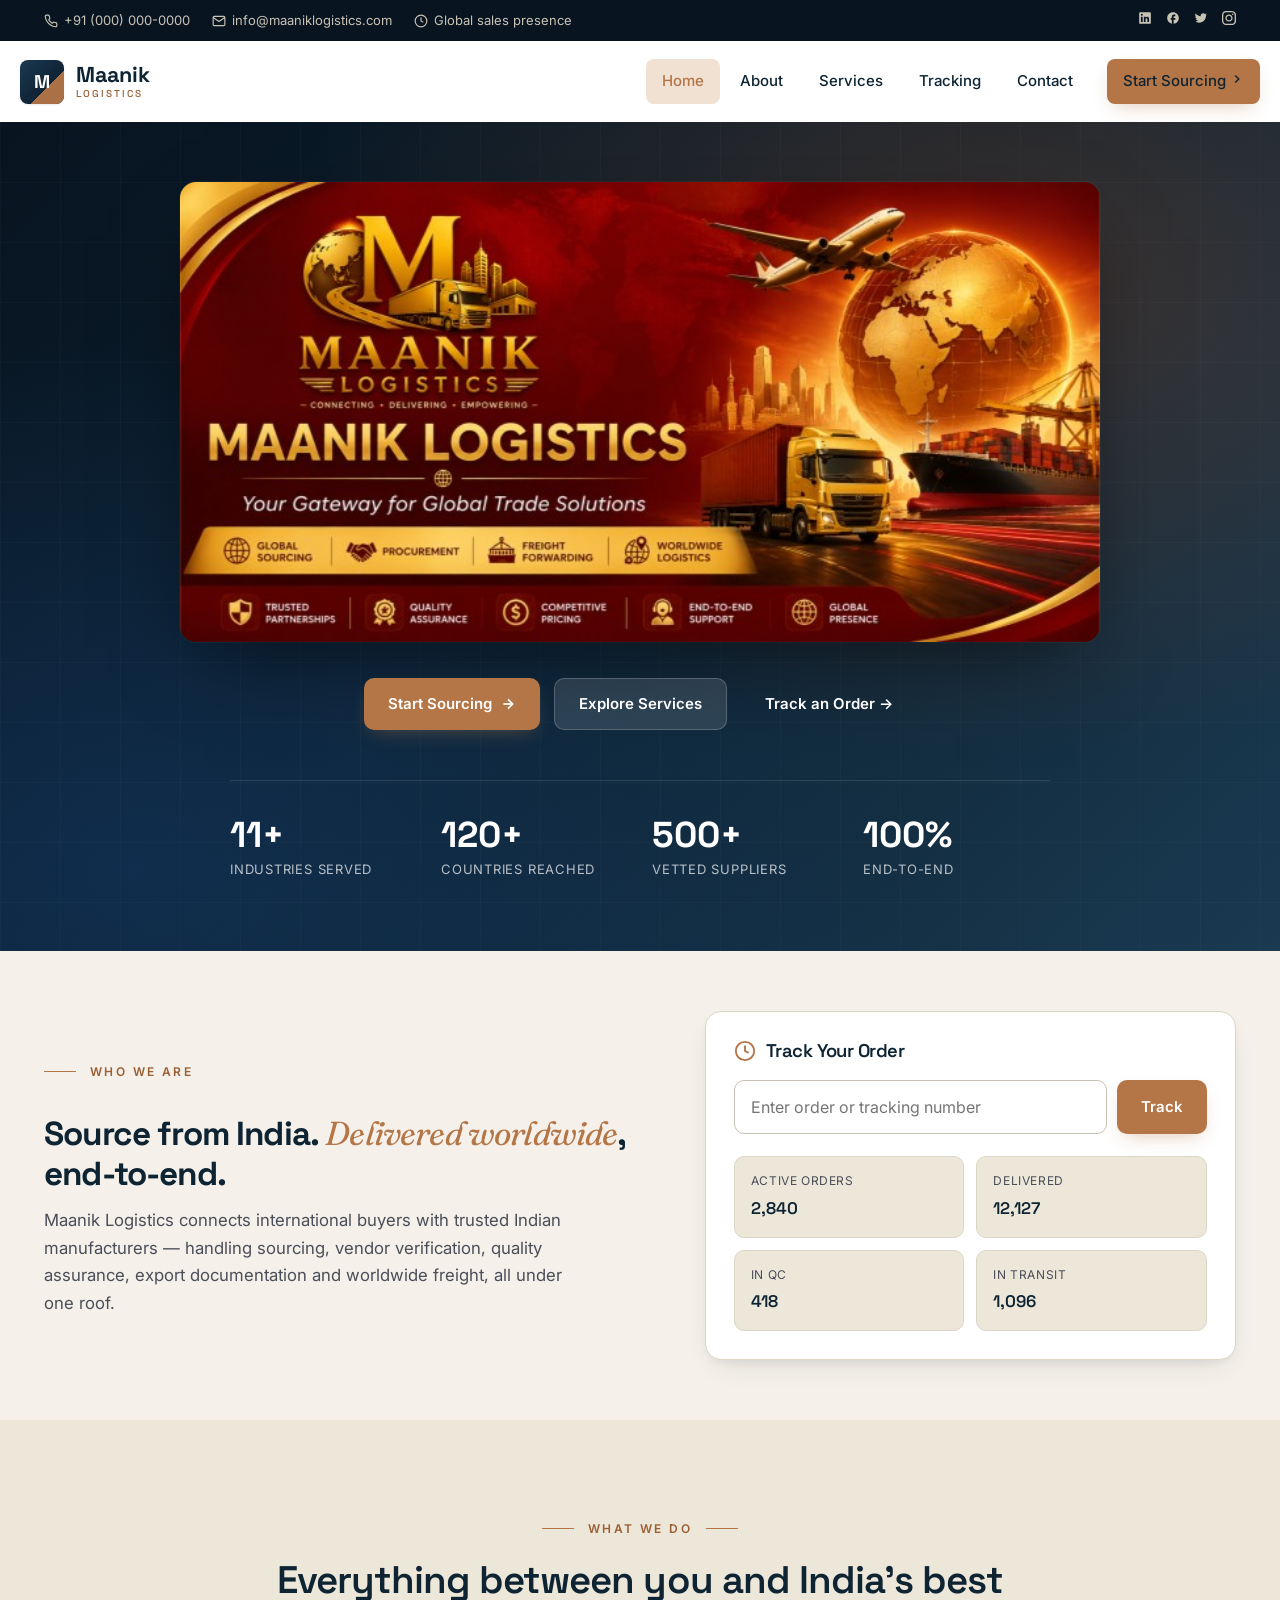
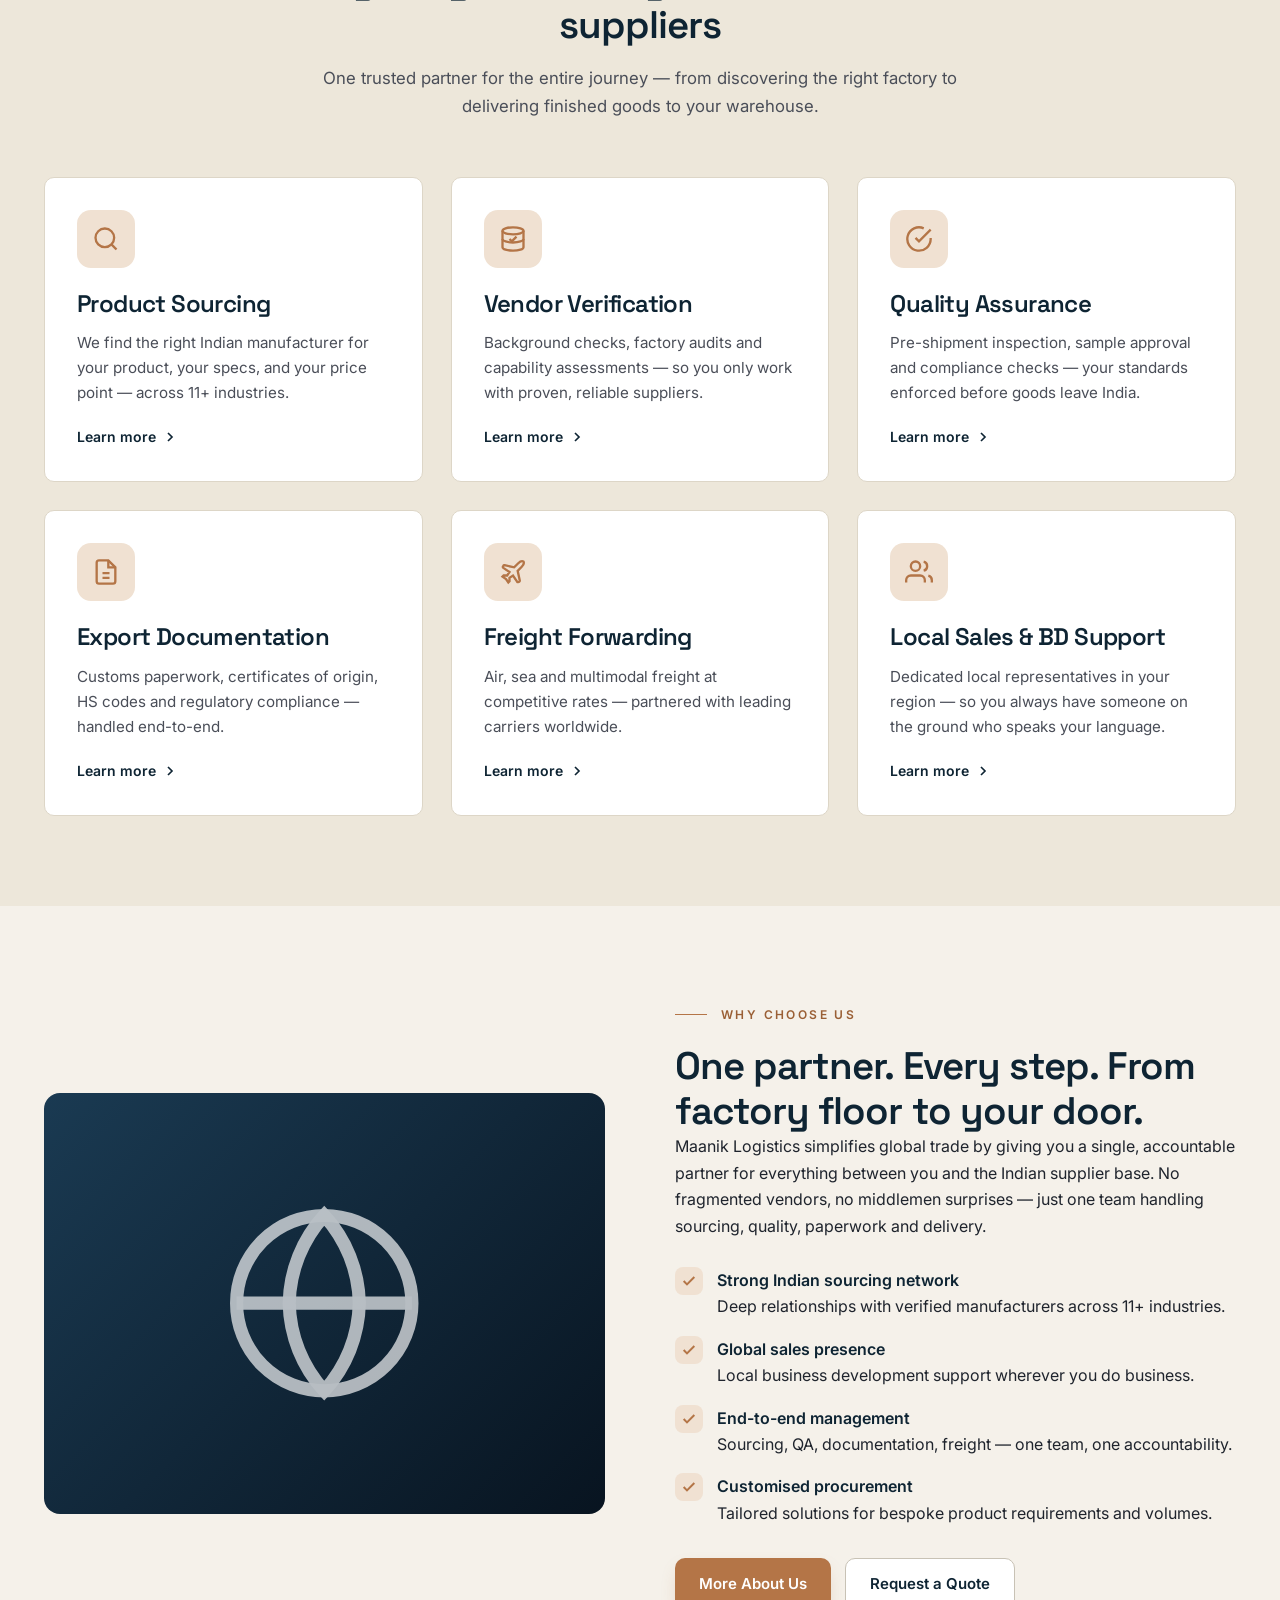
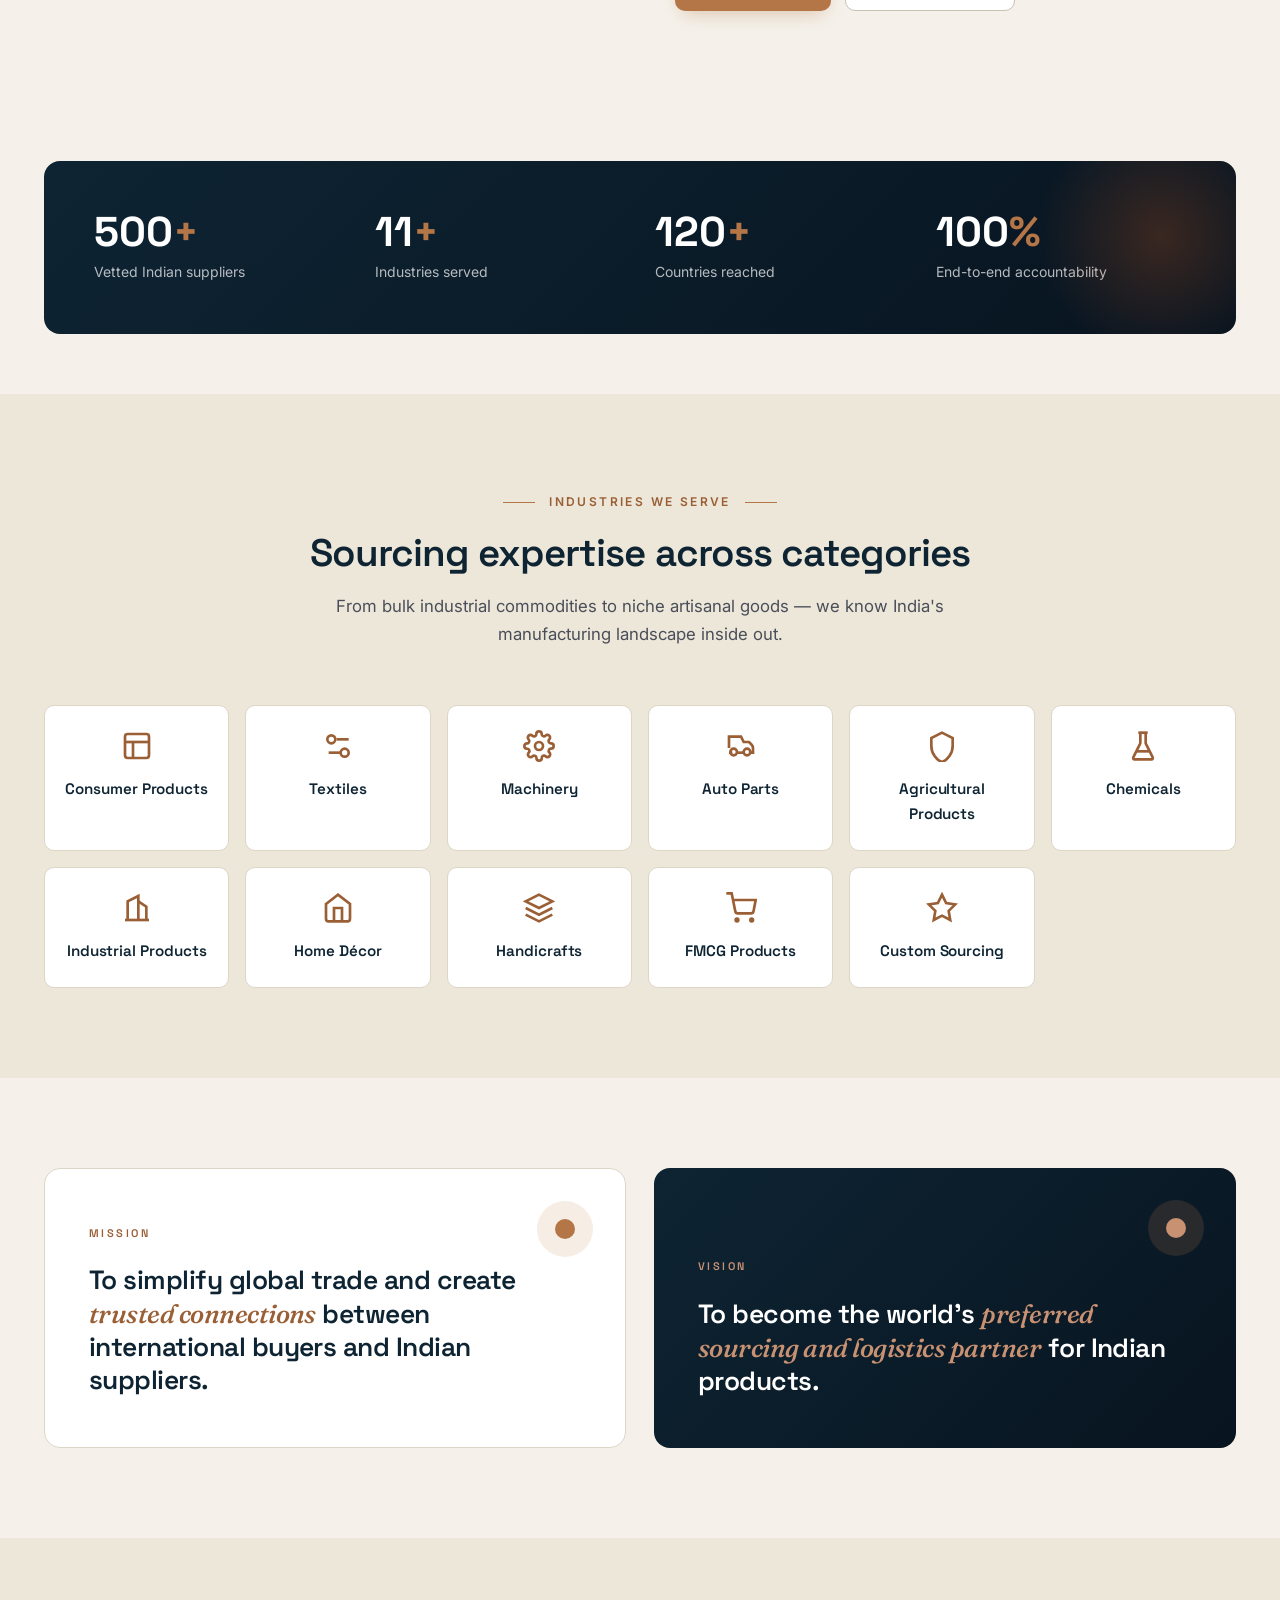
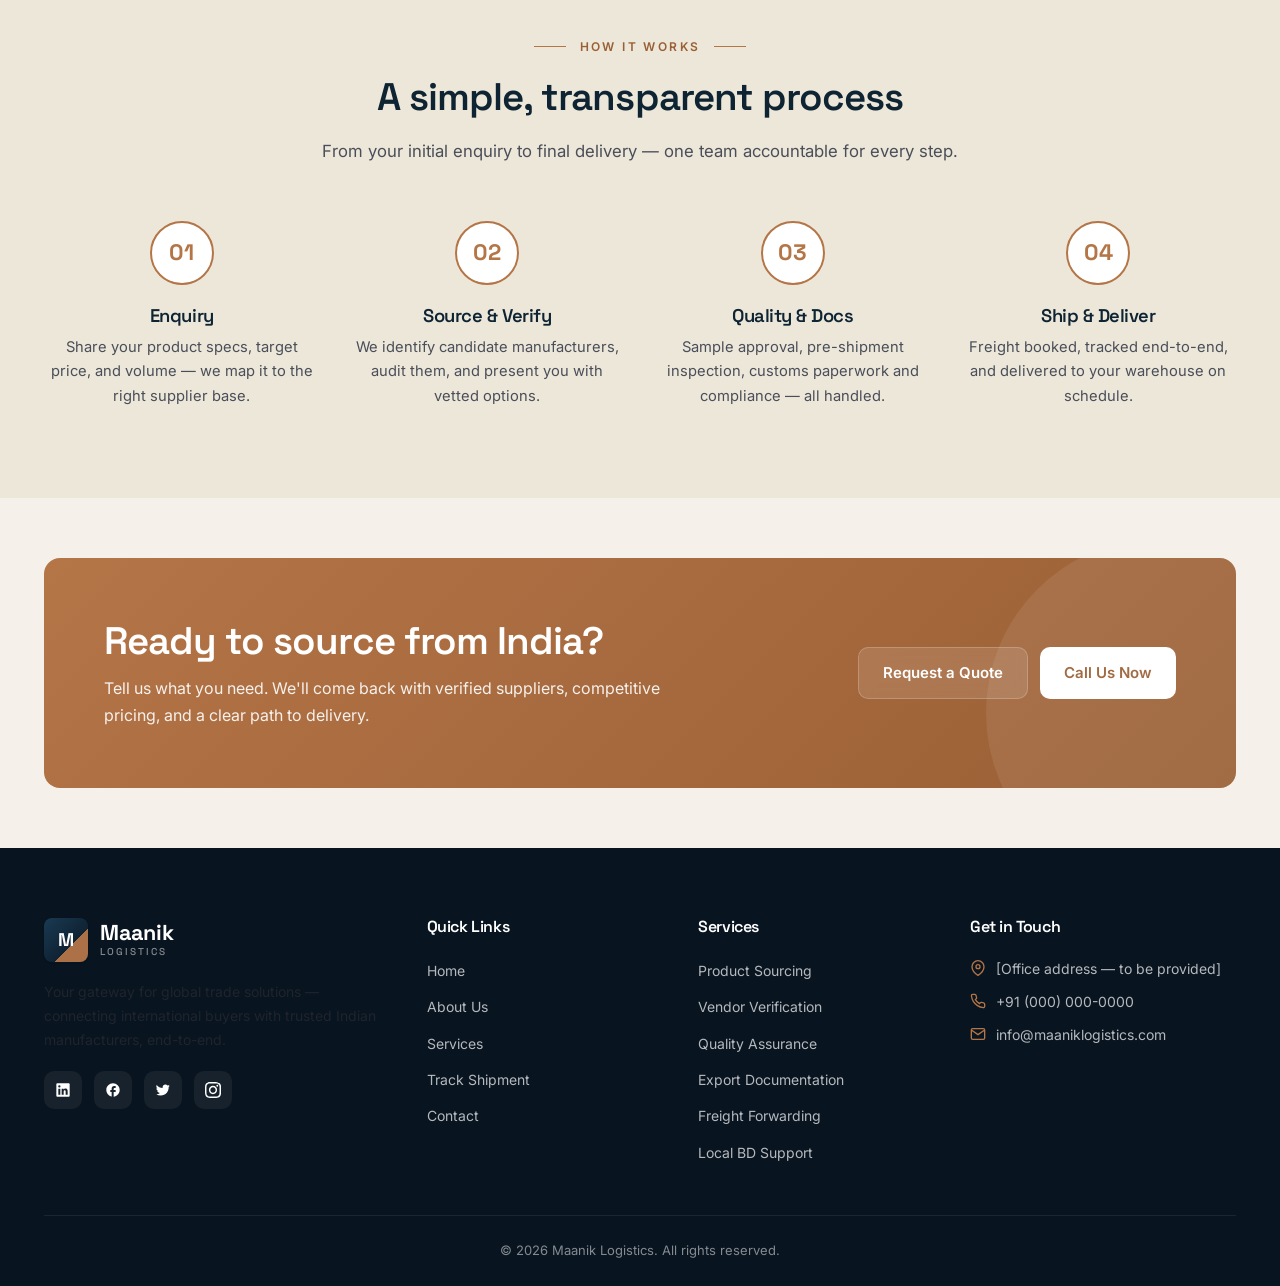
==== commit 78822a76: "Add brand banner image and new banner-style hero" ====
--- a/index.html
+++ b/index.html
@@ -52,54 +52,52 @@
     </div>
   </header>
 
-  <!-- Hero -->
-  <section class="hero">
-    <div class="container">
-      <div class="hero-grid">
-        <div>
-          <div class="hero-eyebrow">
-            <svg width="14" height="14" viewBox="0 0 24 24" fill="none" stroke="currentColor" stroke-width="2.5"><circle cx="12" cy="12" r="10"/><line x1="2" y1="12" x2="22" y2="12"/><path d="M12 2a15.3 15.3 0 0 1 4 10 15.3 15.3 0 0 1-4 10 15.3 15.3 0 0 1-4-10 15.3 15.3 0 0 1 4-10z"/></svg>
-            Your Gateway for Global Trade Solutions
-          </div>
-          <h1>Source from India. <span>Delivered worldwide</span>, end-to-end.</h1>
-          <p class="lead">Maanik Logistics connects international buyers with trusted Indian manufacturers and suppliers — handling sourcing, vendor verification, quality assurance, export documentation and worldwide freight, all under one roof.</p>
-          <div class="hero-cta">
-            <a href="contact.html" class="btn btn-primary">Start Sourcing
-              <svg width="16" height="16" viewBox="0 0 24 24" fill="none" stroke="currentColor" stroke-width="2.5"><path d="M5 12h14"/><polyline points="12 5 19 12 12 19"/></svg>
-            </a>
-            <a href="services.html" class="btn btn-light">Explore Services</a>
-          </div>
-          <div class="hero-stats">
-            <div><div class="hero-stat-value">11+</div><div class="hero-stat-label">Industries Served</div></div>
-            <div><div class="hero-stat-value">120+</div><div class="hero-stat-label">Countries Reached</div></div>
-            <div><div class="hero-stat-value">500+</div><div class="hero-stat-label">Vetted Suppliers</div></div>
-          </div>
-        </div>
-
-        <div class="hero-visual">
-          <div class="hero-card">
-            <h4>
-              <svg viewBox="0 0 24 24" fill="none" stroke="currentColor" stroke-width="2"><circle cx="12" cy="12" r="10"/><polyline points="12 6 12 12 16 14"/></svg>
-              Track Your Shipment
-            </h4>
-            <form class="track-form">
-              <input type="text" placeholder="Enter order or tracking number" aria-label="Tracking number" />
-              <button type="submit" class="btn btn-primary">Track</button>
-            </form>
-            <div class="hero-card-mini">
-              <div class="mini-stat"><div class="label">Active orders</div><div class="value">2,840</div></div>
-              <div class="mini-stat"><div class="label">Delivered</div><div class="value">12,127</div></div>
-              <div class="mini-stat"><div class="label">In QC</div><div class="value">418</div></div>
-              <div class="mini-stat"><div class="label">In transit</div><div class="value">1,096</div></div>
-            </div>
-          </div>
-          <div class="hero-floating top">
-            <div class="dot"></div>
-            <div><strong>Live order status</strong><br /><small>From factory to door</small></div>
-          </div>
-          <div class="hero-floating bottom">
-            <svg width="22" height="22" viewBox="0 0 24 24" fill="none" stroke="#B47547" stroke-width="2"><path d="M9 12l2 2 4-4"/><path d="M21 12c0 1.66-4 3-9 3s-9-1.34-9-3"/><path d="M3 5v14c0 1.66 4 3 9 3s9-1.34 9-3V5"/><path d="M3 5c0-1.66 4-3 9-3s9 1.34 9 3v0c0 1.66-4 3-9 3s-9-1.34-9-3z"/></svg>
-            <div><strong>Quality assured</strong><br /><small>Pre-shipment inspection</small></div>
+  <!-- Hero — banner -->
+  <section class="hero hero-banner-section">
+    <div class="container">
+      <div class="hero-banner-wrap">
+        <img class="hero-banner-img" src="maanik-logo.jpg" alt="Maanik Logistics — Your Gateway for Global Trade Solutions. Connecting · Delivering · Empowering." />
+      </div>
+      <div class="hero-banner-actions">
+        <a href="contact.html" class="btn btn-primary">Start Sourcing
+          <svg width="16" height="16" viewBox="0 0 24 24" fill="none" stroke="currentColor" stroke-width="2.5"><path d="M5 12h14"/><polyline points="12 5 19 12 12 19"/></svg>
+        </a>
+        <a href="services.html" class="btn btn-light">Explore Services</a>
+        <a href="tracking.html" class="btn btn-ghost" style="color:#fff;">Track an Order →</a>
+      </div>
+      <div class="hero-stats">
+        <div><div class="hero-stat-value">11+</div><div class="hero-stat-label">Industries Served</div></div>
+        <div><div class="hero-stat-value">120+</div><div class="hero-stat-label">Countries Reached</div></div>
+        <div><div class="hero-stat-value">500+</div><div class="hero-stat-label">Vetted Suppliers</div></div>
+        <div><div class="hero-stat-value">100%</div><div class="hero-stat-label">End-to-end</div></div>
+      </div>
+    </div>
+  </section>
+
+  <!-- Intro + tracking widget strip -->
+  <section class="section-tight intro-strip">
+    <div class="container">
+      <div class="intro-grid">
+        <div class="intro-text reveal">
+          <span class="section-eyebrow">Who We Are</span>
+          <h1 style="font-size: clamp(1.6rem, 2.6vw, 2.1rem); margin-bottom: 14px;">Source from India. <span style="color:var(--copper-500); font-family: var(--font-serif); font-style: italic; font-weight:400;">Delivered worldwide</span>, end-to-end.</h1>
+          <p>Maanik Logistics connects international buyers with trusted Indian manufacturers — handling sourcing, vendor verification, quality assurance, export documentation and worldwide freight, all under one roof.</p>
+        </div>
+
+        <div class="hero-card intro-track-card reveal">
+          <h4>
+            <svg viewBox="0 0 24 24" fill="none" stroke="currentColor" stroke-width="2"><circle cx="12" cy="12" r="10"/><polyline points="12 6 12 12 16 14"/></svg>
+            Track Your Order
+          </h4>
+          <form class="track-form">
+            <input type="text" placeholder="Enter order or tracking number" aria-label="Tracking number" />
+            <button type="submit" class="btn btn-primary">Track</button>
+          </form>
+          <div class="hero-card-mini">
+            <div class="mini-stat"><div class="label">Active orders</div><div class="value">2,840</div></div>
+            <div class="mini-stat"><div class="label">Delivered</div><div class="value">12,127</div></div>
+            <div class="mini-stat"><div class="label">In QC</div><div class="value">418</div></div>
+            <div class="mini-stat"><div class="label">In transit</div><div class="value">1,096</div></div>
           </div>
         </div>
       </div>
--- a/styles.css
+++ b/styles.css
@@ -339,6 +339,69 @@
 .hero-floating strong { color: var(--navy-800); }
 
 /* ============================================
+   Hero — banner variant (with logo image)
+   ============================================ */
+.hero-banner-section { padding: 60px 0 70px; }
+.hero-banner-wrap {
+  max-width: 920px;
+  margin: 0 auto 36px;
+  position: relative;
+  z-index: 1;
+}
+.hero-banner-img {
+  width: 100%;
+  height: auto;
+  border-radius: var(--radius-lg);
+  display: block;
+  box-shadow: 0 30px 80px -25px rgba(0, 0, 0, 0.6), 0 0 0 1px rgba(255, 255, 255, 0.04);
+}
+.hero-banner-actions {
+  display: flex;
+  justify-content: center;
+  gap: 14px;
+  flex-wrap: wrap;
+  position: relative;
+  z-index: 1;
+  margin-bottom: 50px;
+}
+.hero-banner-section .hero-stats {
+  grid-template-columns: repeat(4, 1fr);
+  max-width: 820px;
+  margin: 0 auto;
+  padding-top: 36px;
+  border-top: 1px solid rgba(255, 255, 255, 0.12);
+}
+
+/* Intro strip — text + tracking card */
+.intro-strip { background: var(--bone); }
+.intro-grid {
+  display: grid;
+  grid-template-columns: 1.15fr 1fr;
+  gap: 50px;
+  align-items: center;
+}
+.intro-text h1 { color: var(--ink-800); margin: 14px 0; }
+.intro-text p { font-size: 1.05rem; color: var(--stone-700); max-width: 540px; }
+.intro-track-card {
+  background: var(--white);
+  border: 1px solid var(--stone-200);
+  box-shadow: var(--shadow-md);
+}
+
+@media (max-width: 980px) {
+  .intro-grid { grid-template-columns: 1fr; gap: 30px; }
+  .hero-banner-section { padding: 40px 0 50px; }
+  .hero-banner-wrap { margin-bottom: 28px; }
+  .hero-banner-actions { margin-bottom: 32px; }
+  .hero-banner-section .hero-stats { grid-template-columns: repeat(4, 1fr); gap: 18px; }
+}
+@media (max-width: 640px) {
+  .hero-banner-section .hero-stats { grid-template-columns: 1fr 1fr; }
+  .hero-banner-wrap { border-radius: var(--radius-md); }
+  .hero-banner-img { border-radius: var(--radius-md); }
+}
+
+/* ============================================
    Sections
    ============================================ */
 .section { padding: 90px 0; }
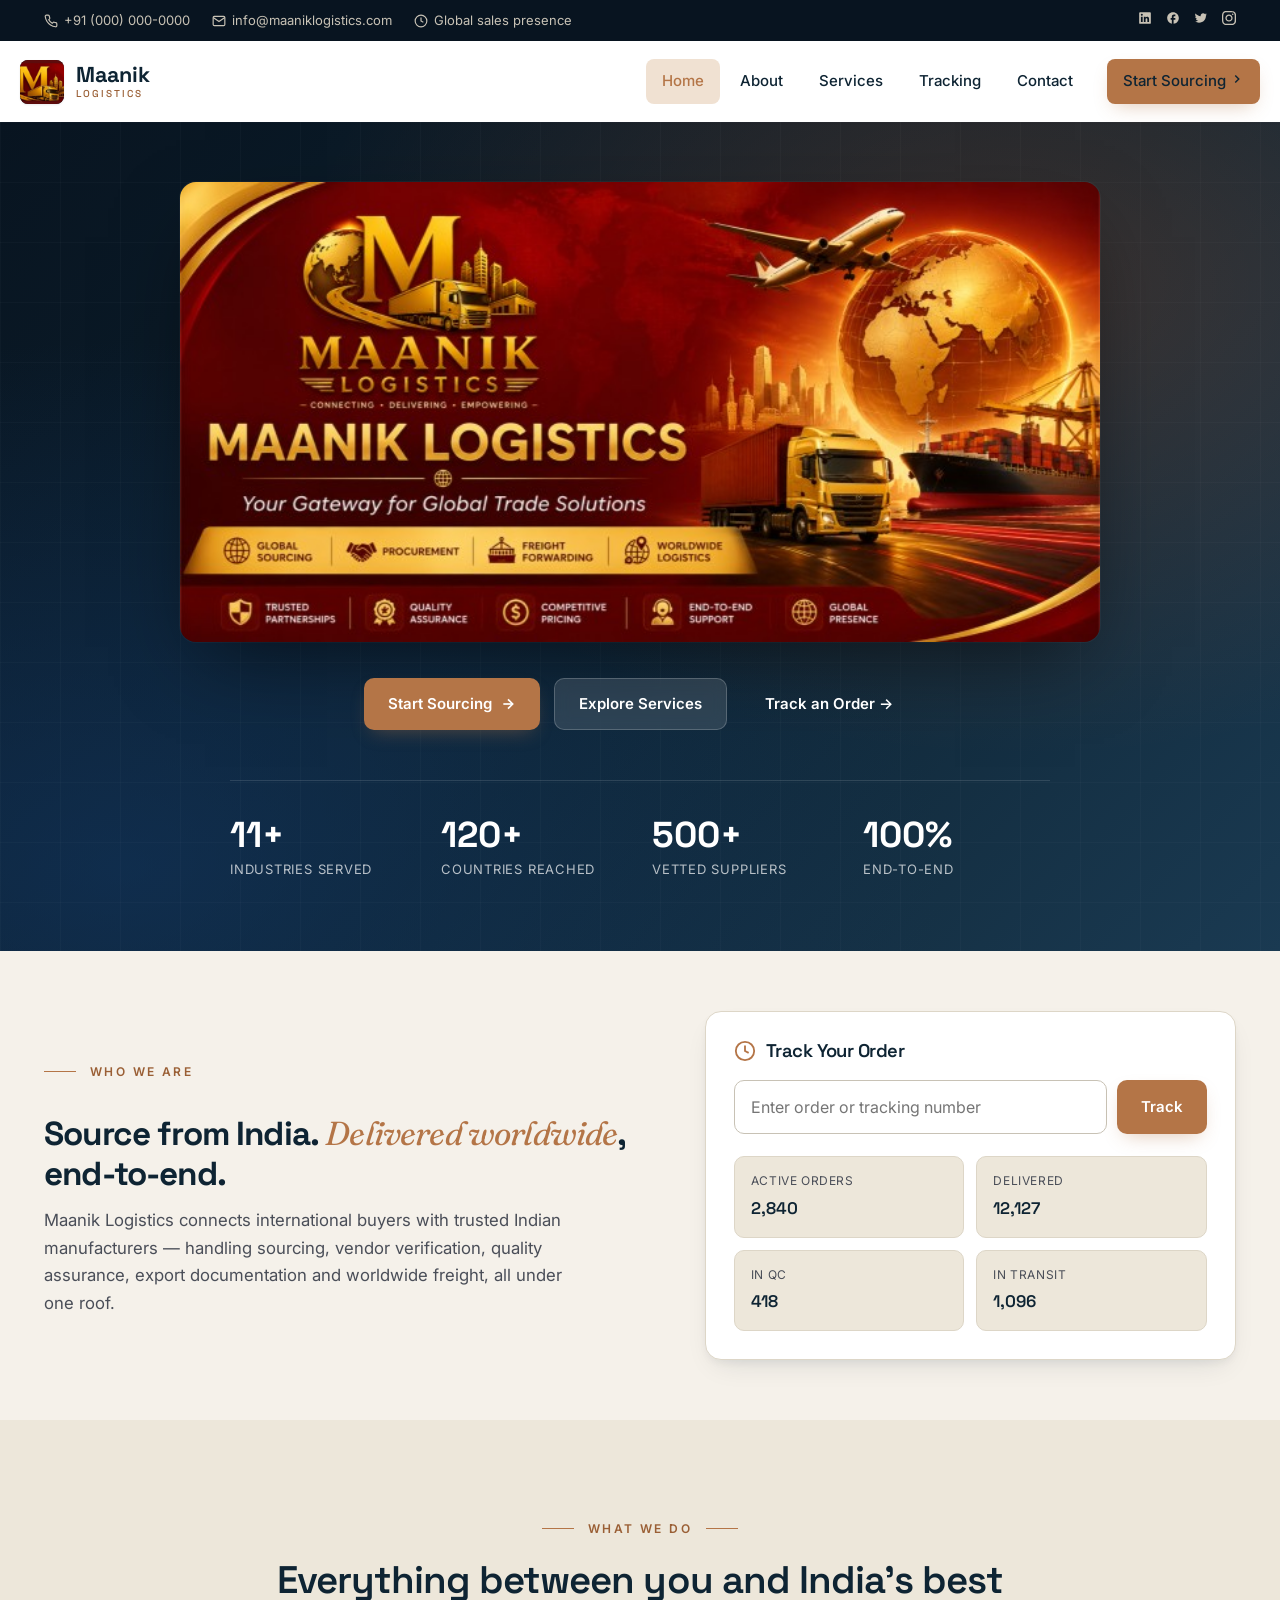
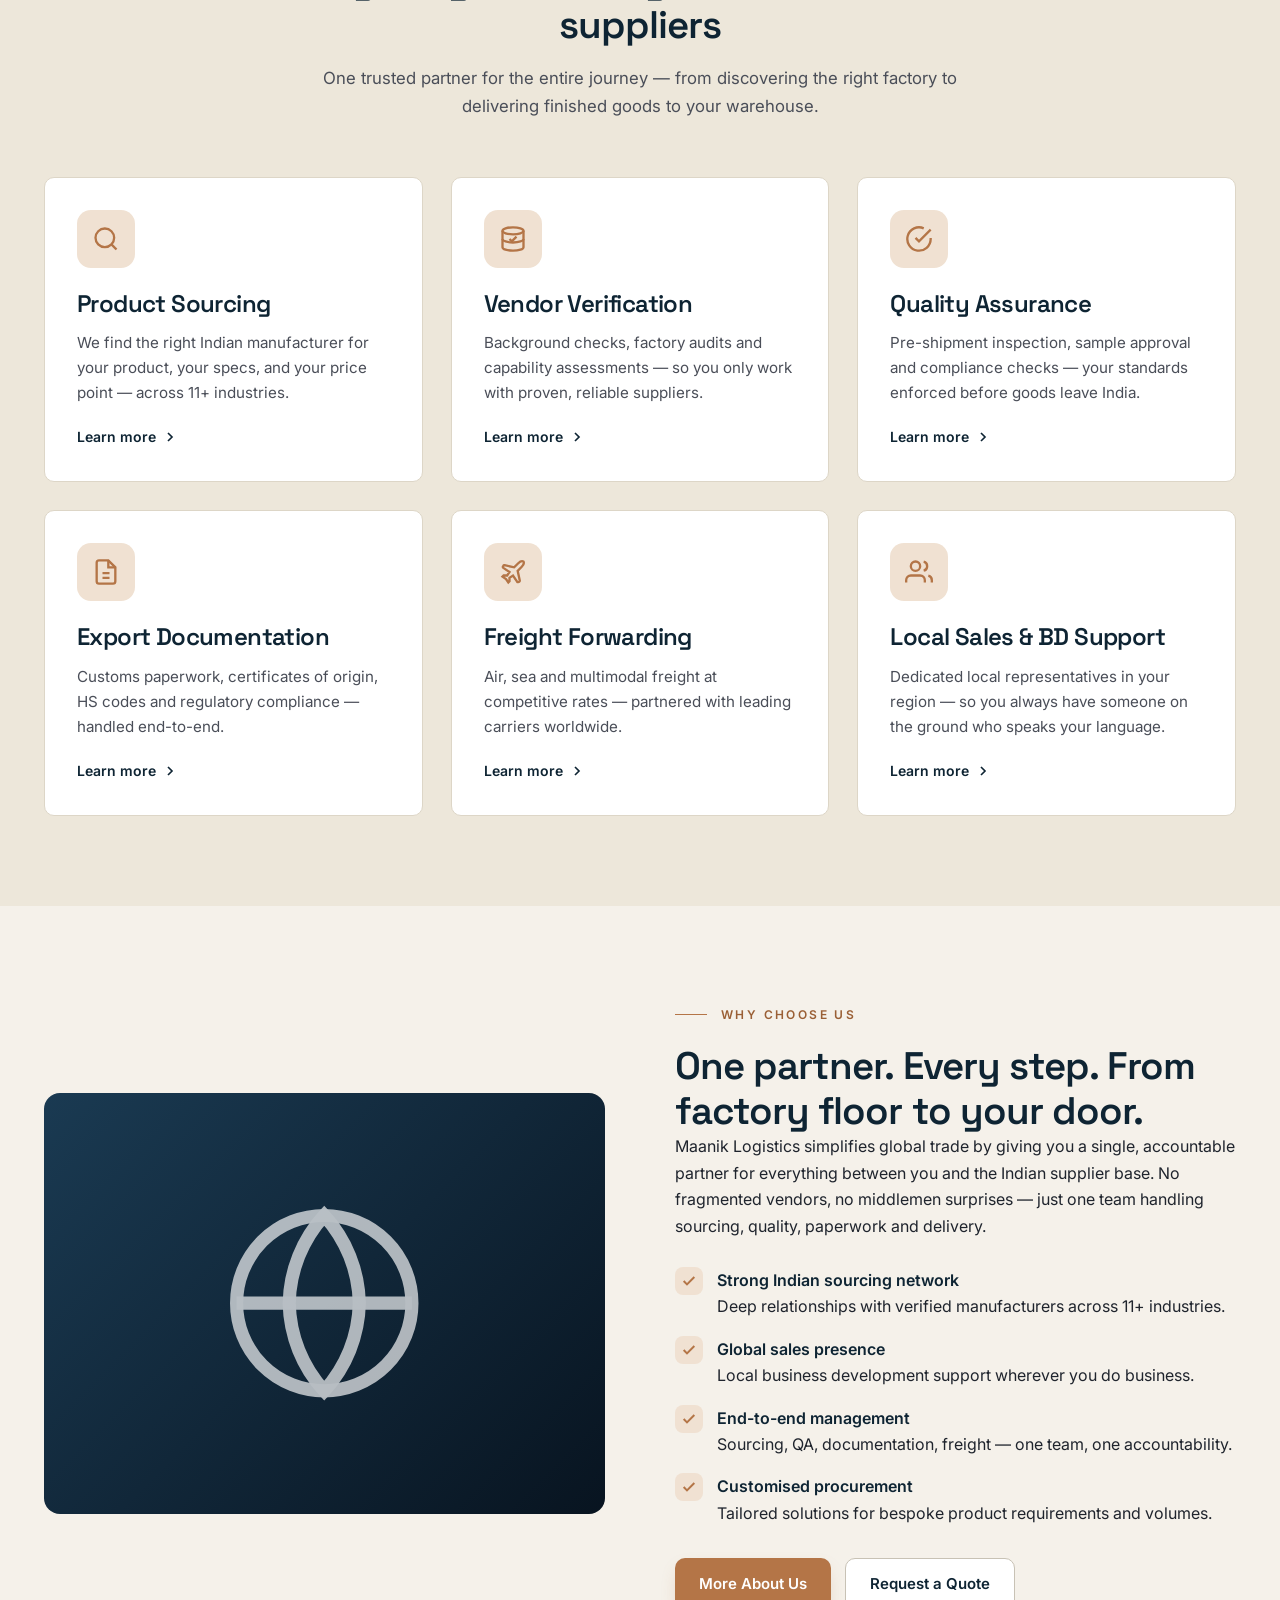
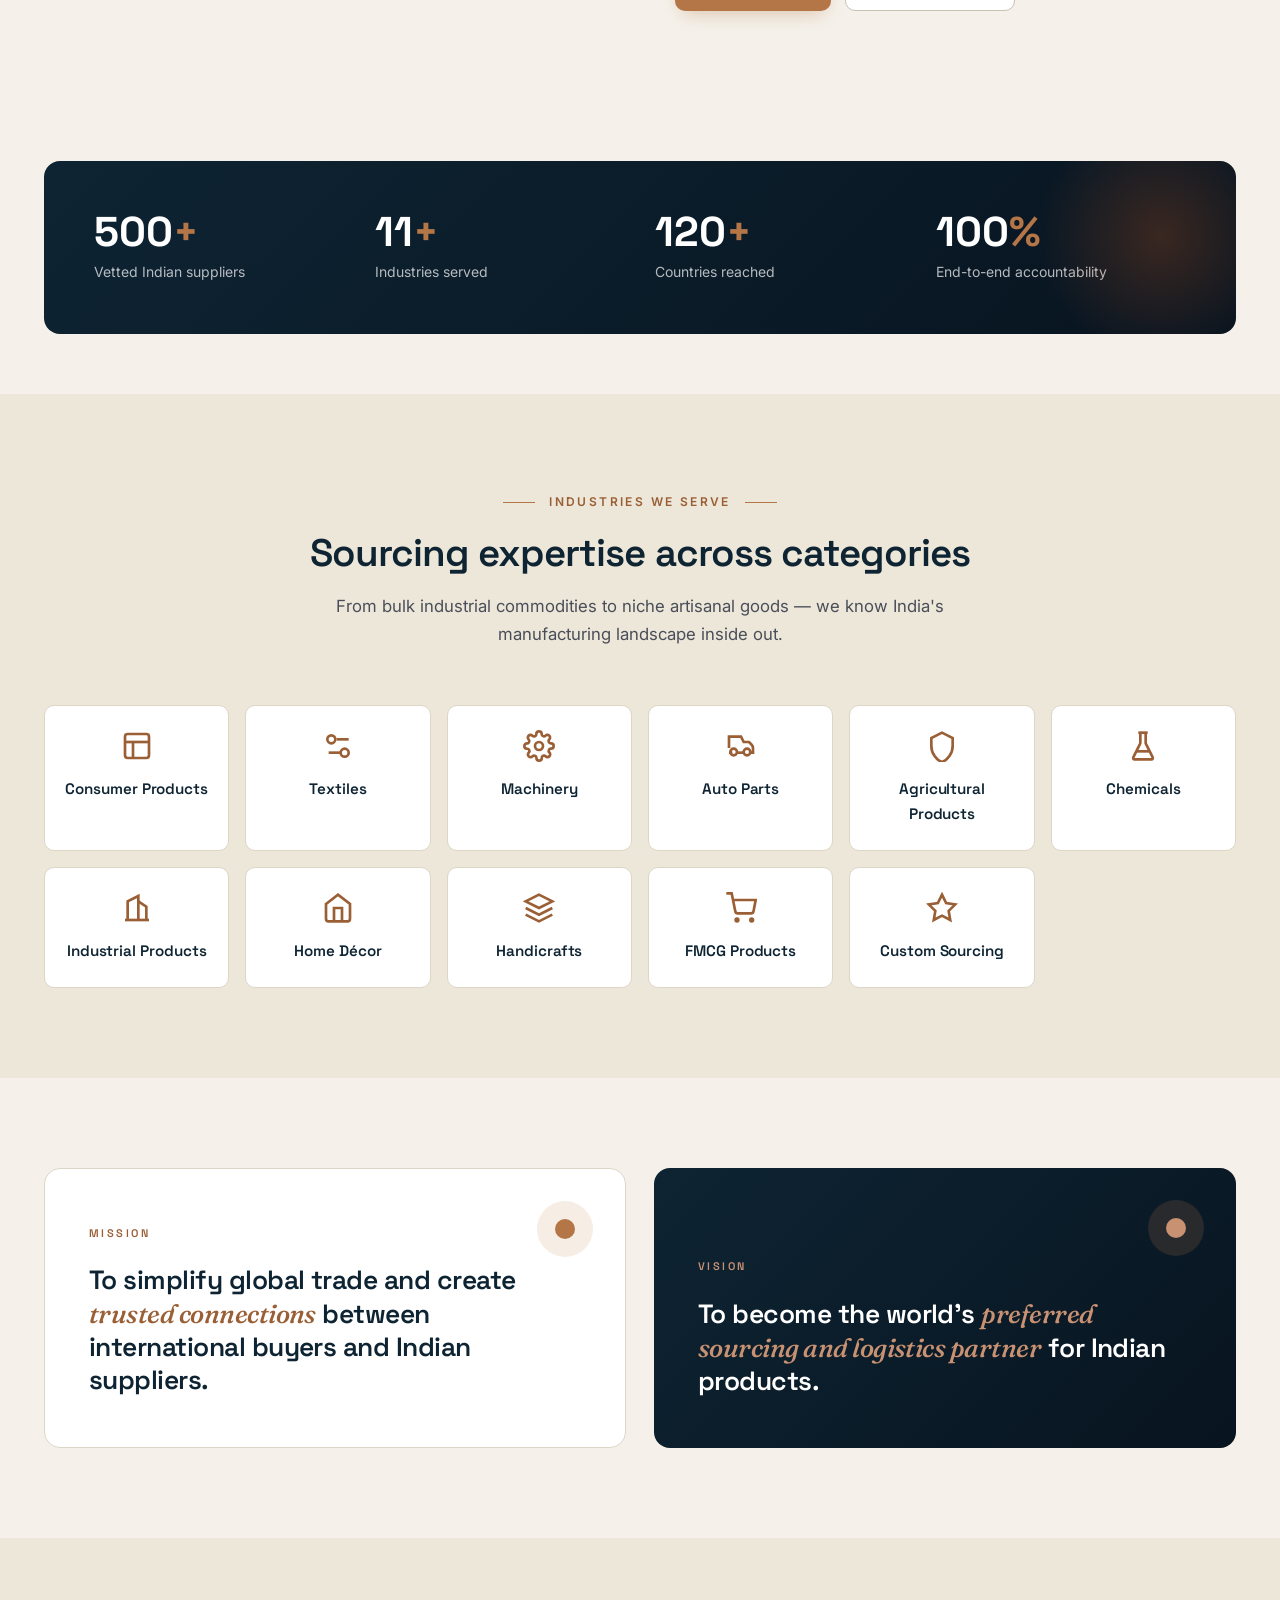
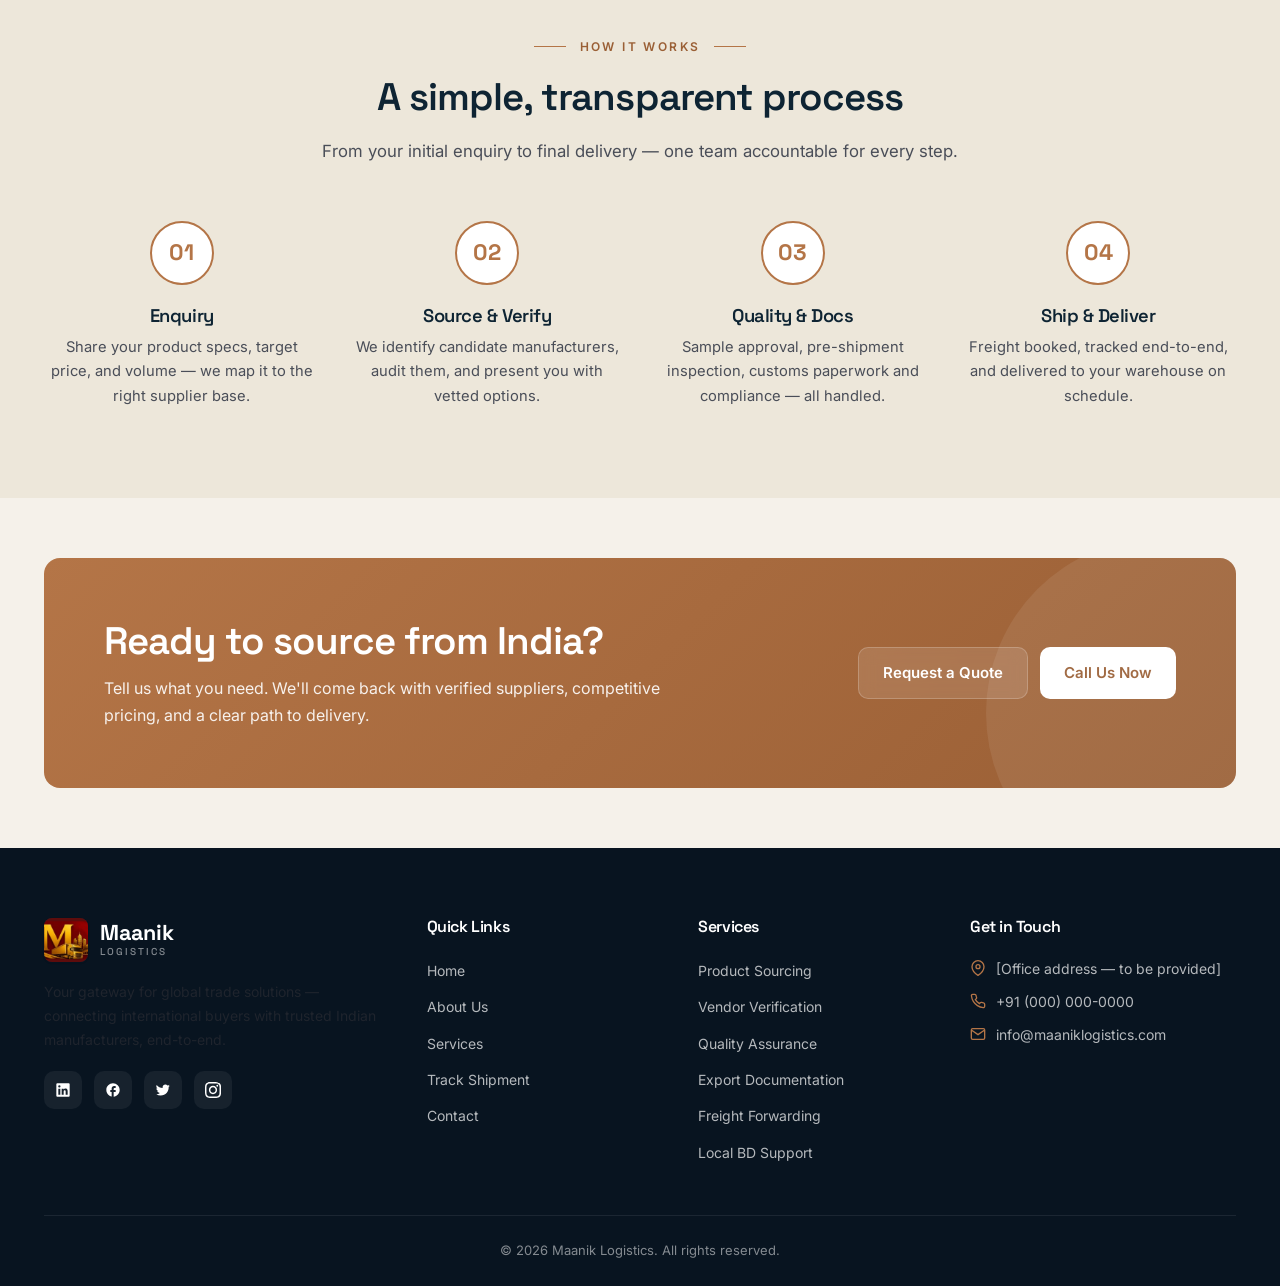
==== commit 7018cc37: "Use cropped M emblem logo as header brand mark across all pages" ====
--- a/index.html
+++ b/index.html
@@ -33,7 +33,7 @@
   <header class="header">
     <div class="container nav">
       <a href="index.html" class="brand">
-        <div class="brand-mark"><span>M</span></div>
+        <div class="brand-mark"><img src="maanik-mark-sq.png" alt="Maanik Logistics logo" /><span>M</span></div>
         <div class="brand-name">Maanik<small>Logistics</small></div>
       </a>
       <ul class="nav-links">
@@ -316,7 +316,7 @@
       <div class="footer-grid">
         <div class="footer-about">
           <a href="index.html" class="brand">
-            <div class="brand-mark"><span>M</span></div>
+            <div class="brand-mark"><img src="maanik-mark-sq.png" alt="Maanik Logistics logo" /><span>M</span></div>
             <div class="brand-name" style="color:white;">Maanik<small>Logistics</small></div>
           </a>
           <p>Your gateway for global trade solutions — connecting international buyers with trusted Indian manufacturers, end-to-end.</p>
--- a/styles.css
+++ b/styles.css
@@ -156,25 +156,30 @@
 .brand-mark {
   width: 44px; height: 44px;
   border-radius: 8px;
-  background: linear-gradient(135deg, var(--ink-700), var(--ink-900));
-  display: grid; place-items: center;
-  color: #ffffff;
-  font-weight: 700;
-  font-size: 1.15rem;
-  font-family: var(--font-display);
+  overflow: hidden;
+  flex-shrink: 0;
   box-shadow: var(--shadow-sm);
+  background: var(--ink-800);
+  display: block;
   position: relative;
-  overflow: hidden;
-  letter-spacing: 0;
-}
-.brand-mark::after {
-  content: '';
+}
+.brand-mark img {
+  width: 100%;
+  height: 100%;
+  object-fit: cover;
+  display: block;
+}
+/* Hidden text fallback for accessibility — only shows if image fails */
+.brand-mark span {
   position: absolute;
   inset: 0;
-  background: linear-gradient(135deg, transparent 62%, var(--copper-500) 62%);
-  opacity: 0.95;
-}
-.brand-mark span { position: relative; z-index: 1; }
+  display: grid; place-items: center;
+  color: #fff;
+  font-weight: 700;
+  font-family: var(--font-display);
+  font-size: 1.1rem;
+  z-index: -1;
+}
 .brand-name { line-height: 1.05; font-weight: 700; }
 .brand-name small { display: block; font-size: 10px; font-weight: 500; color: var(--copper-600); letter-spacing: 0.2em; text-transform: uppercase; margin-top: 2px; }
 
